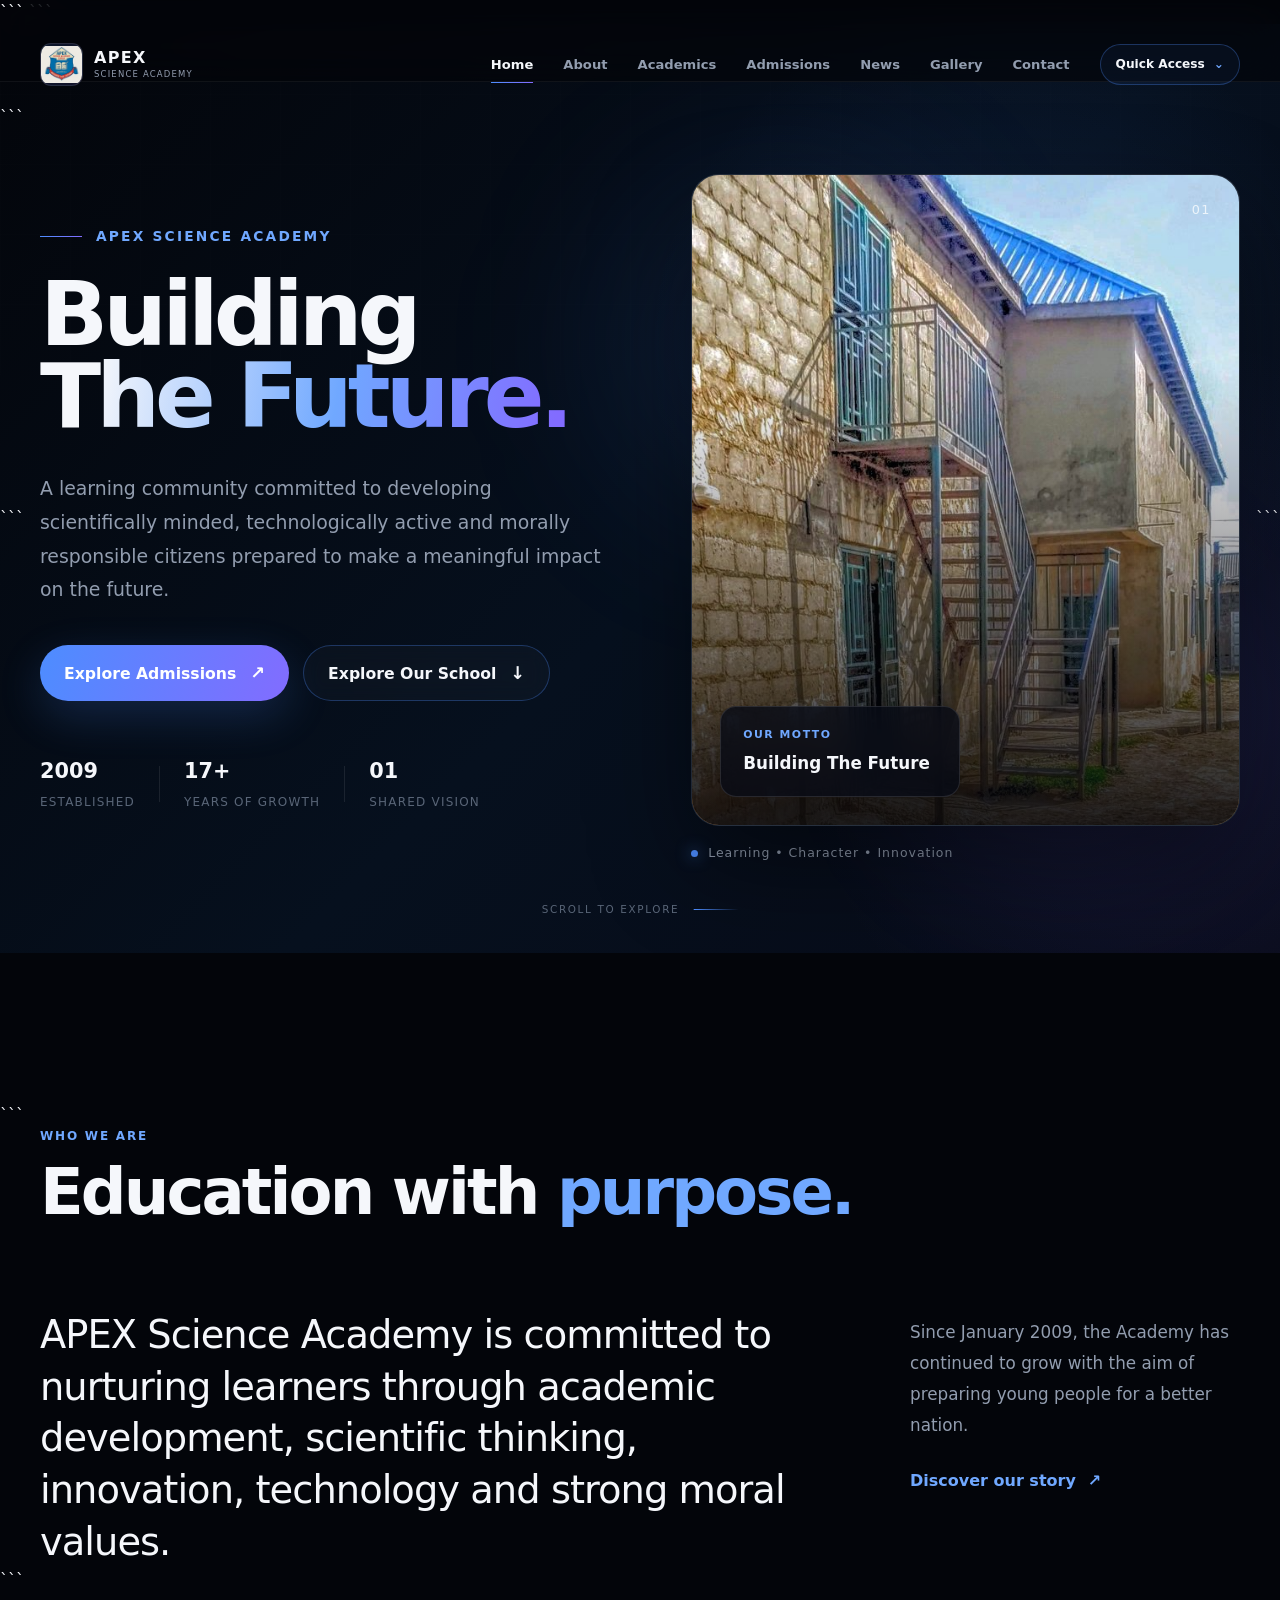
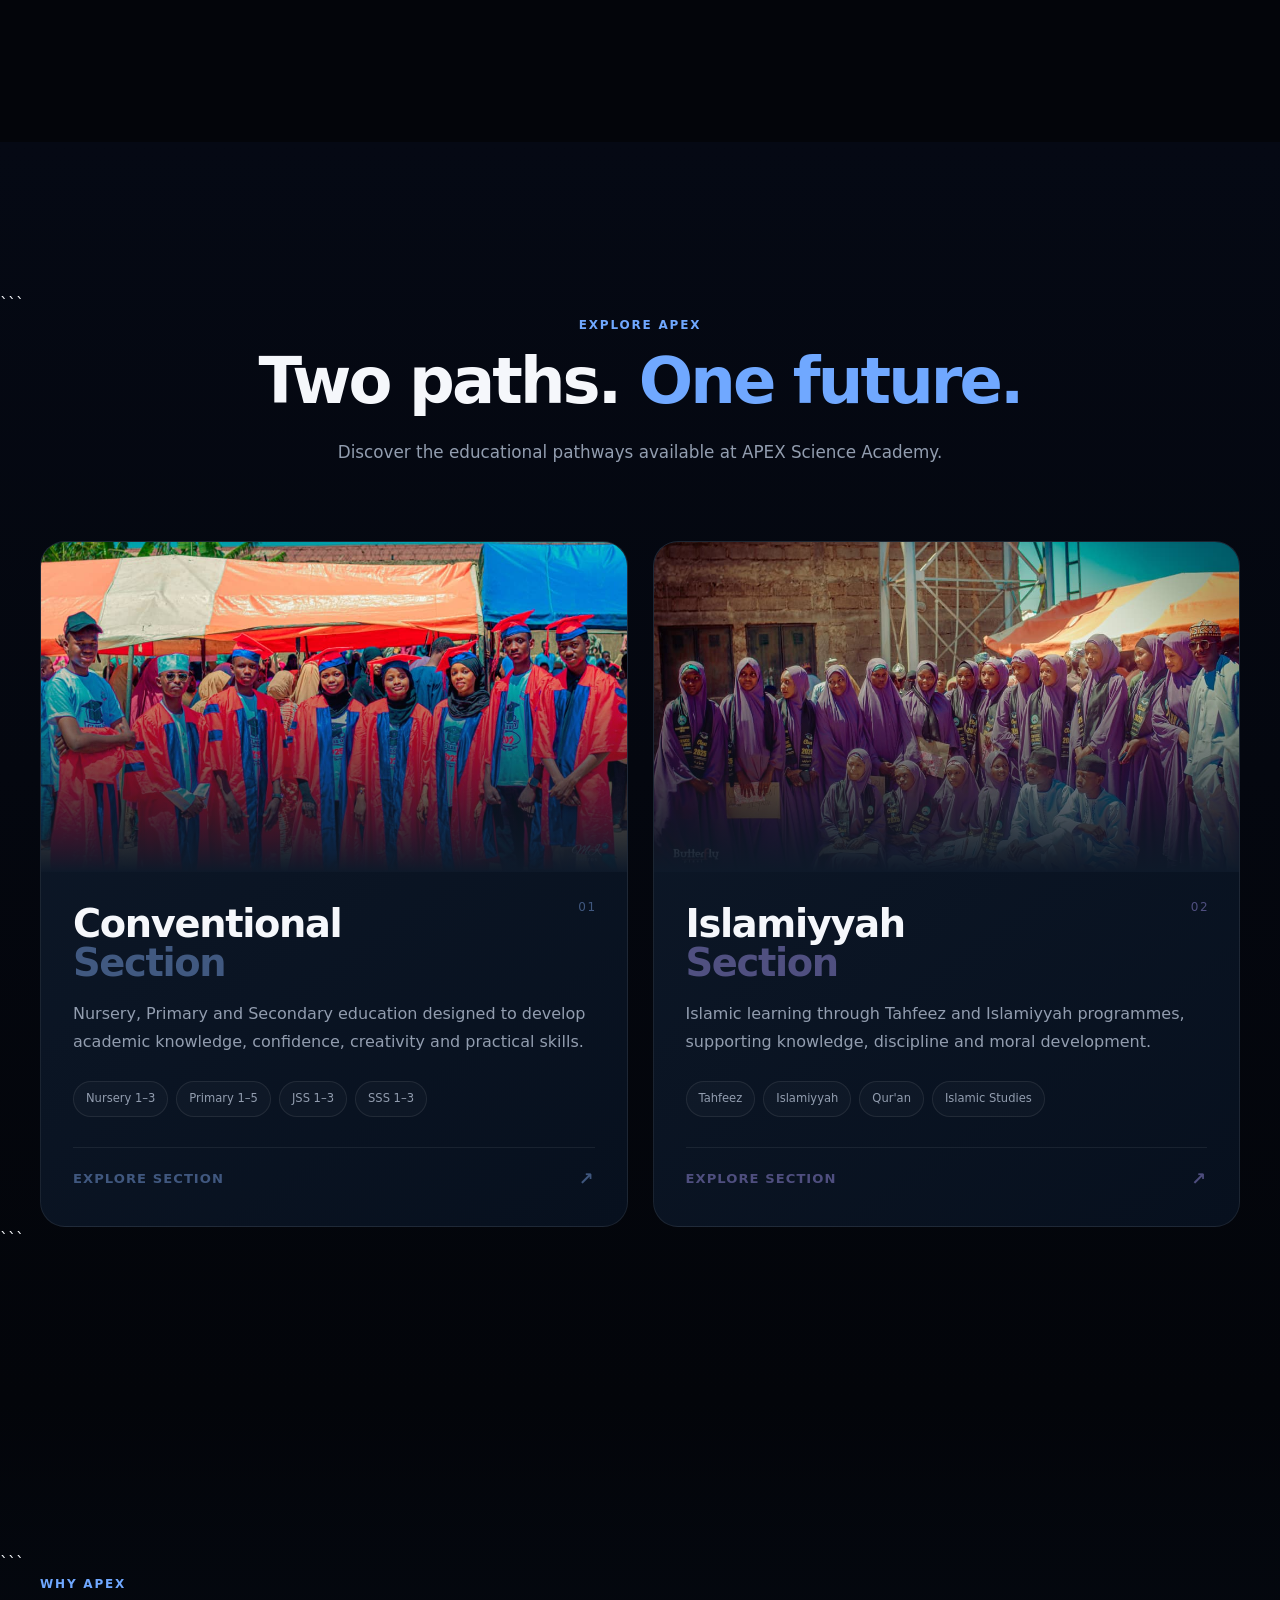
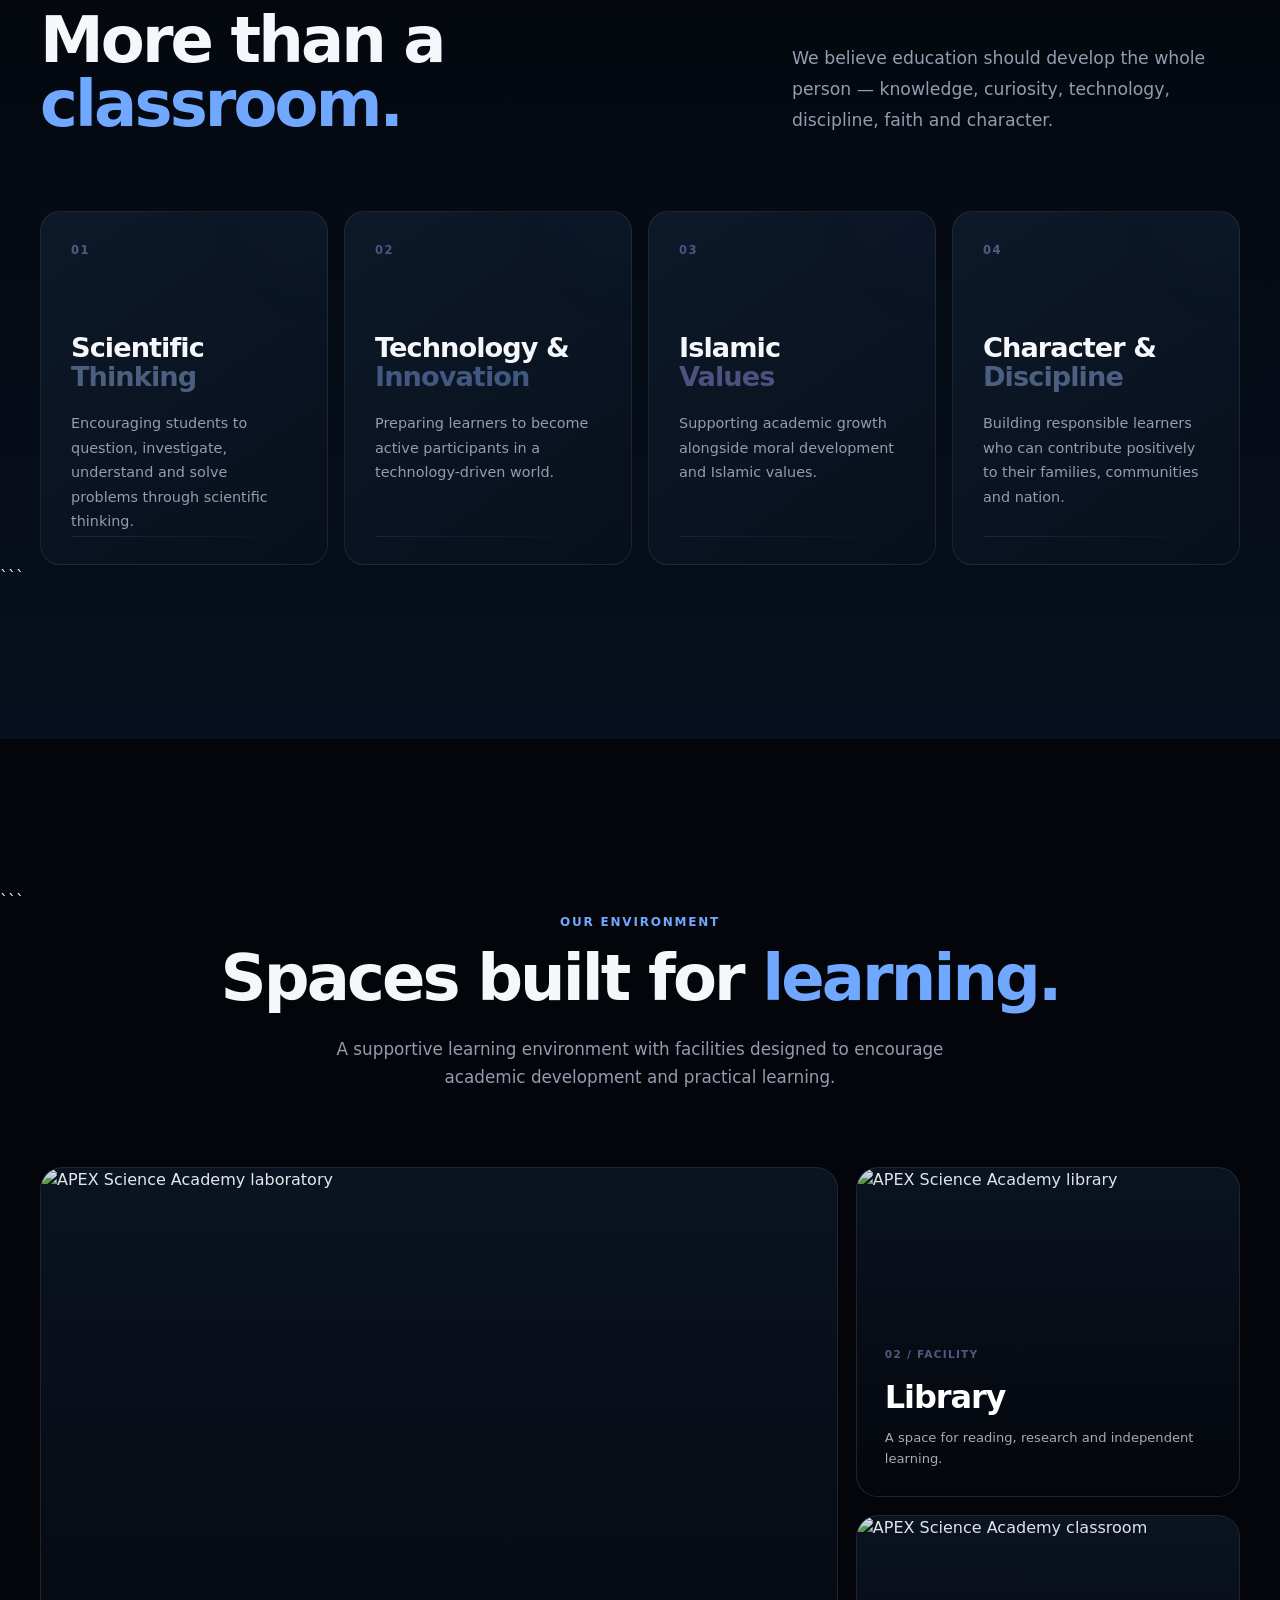
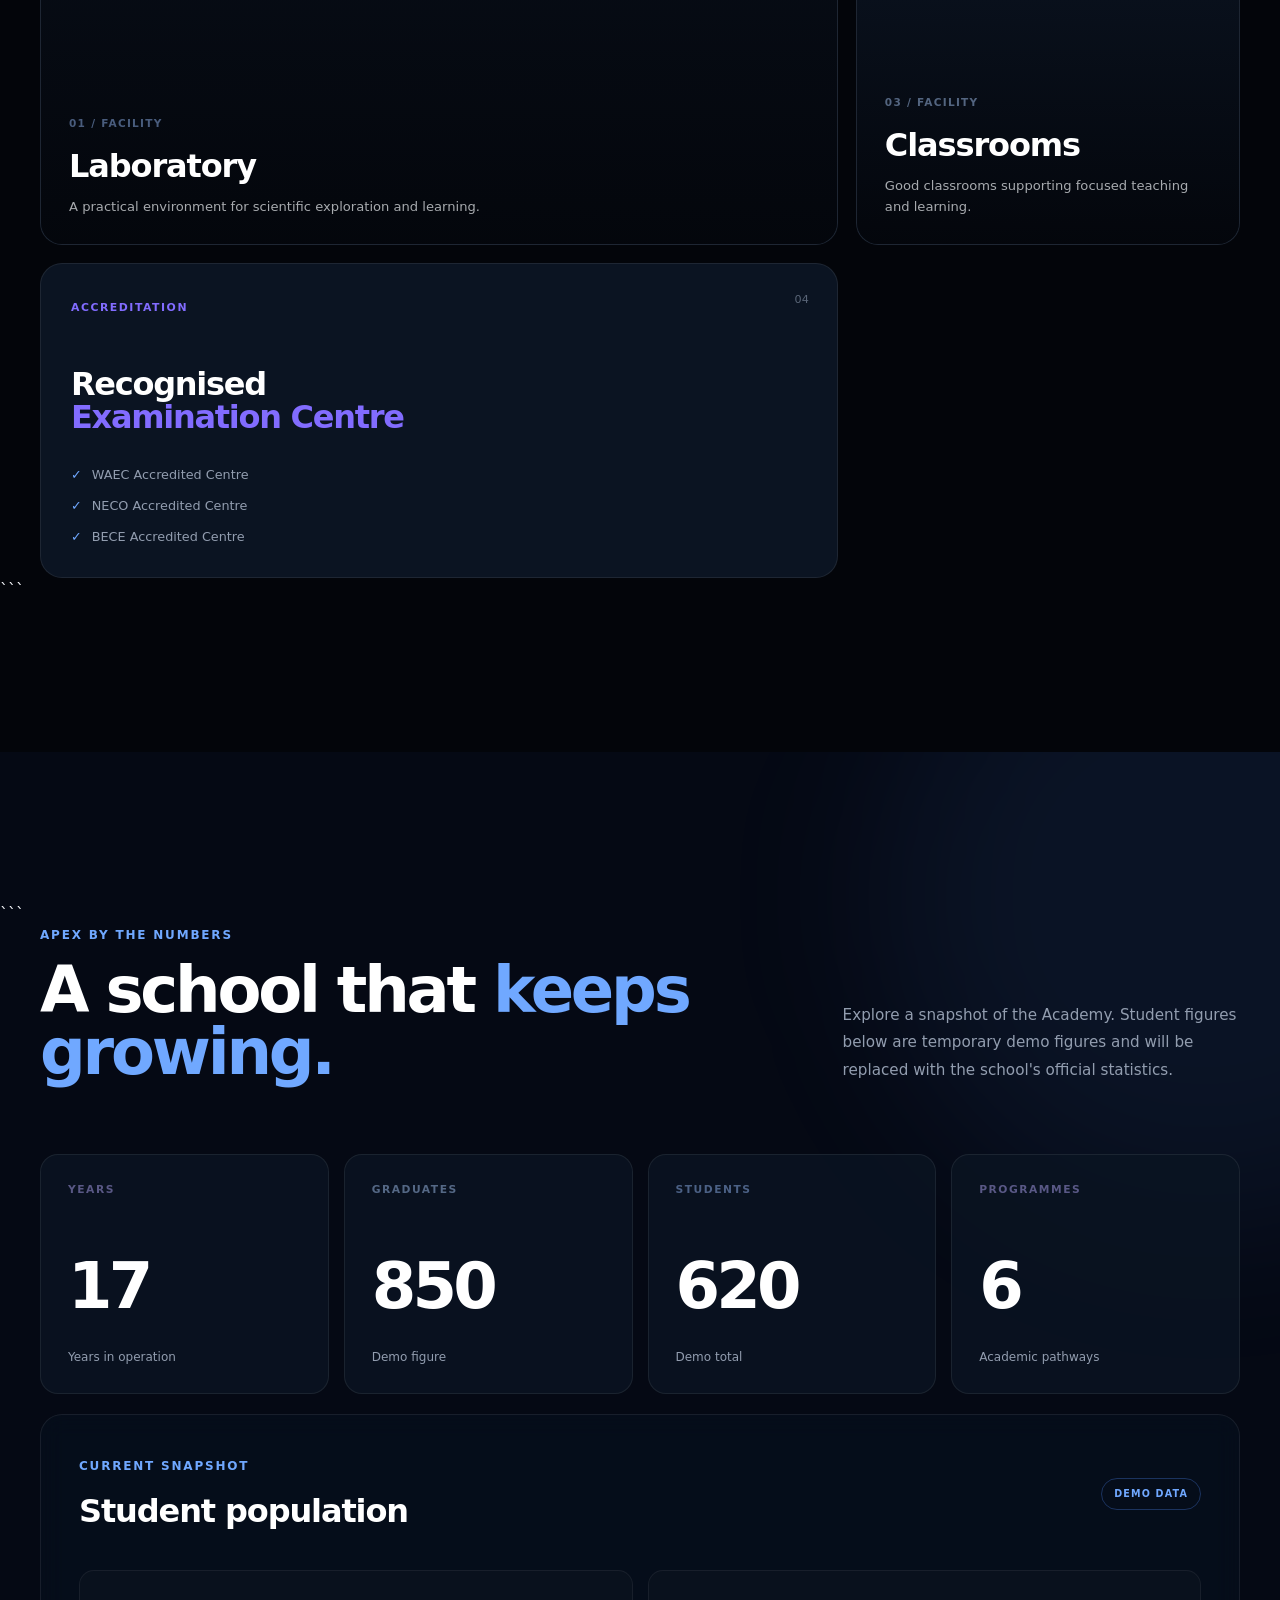
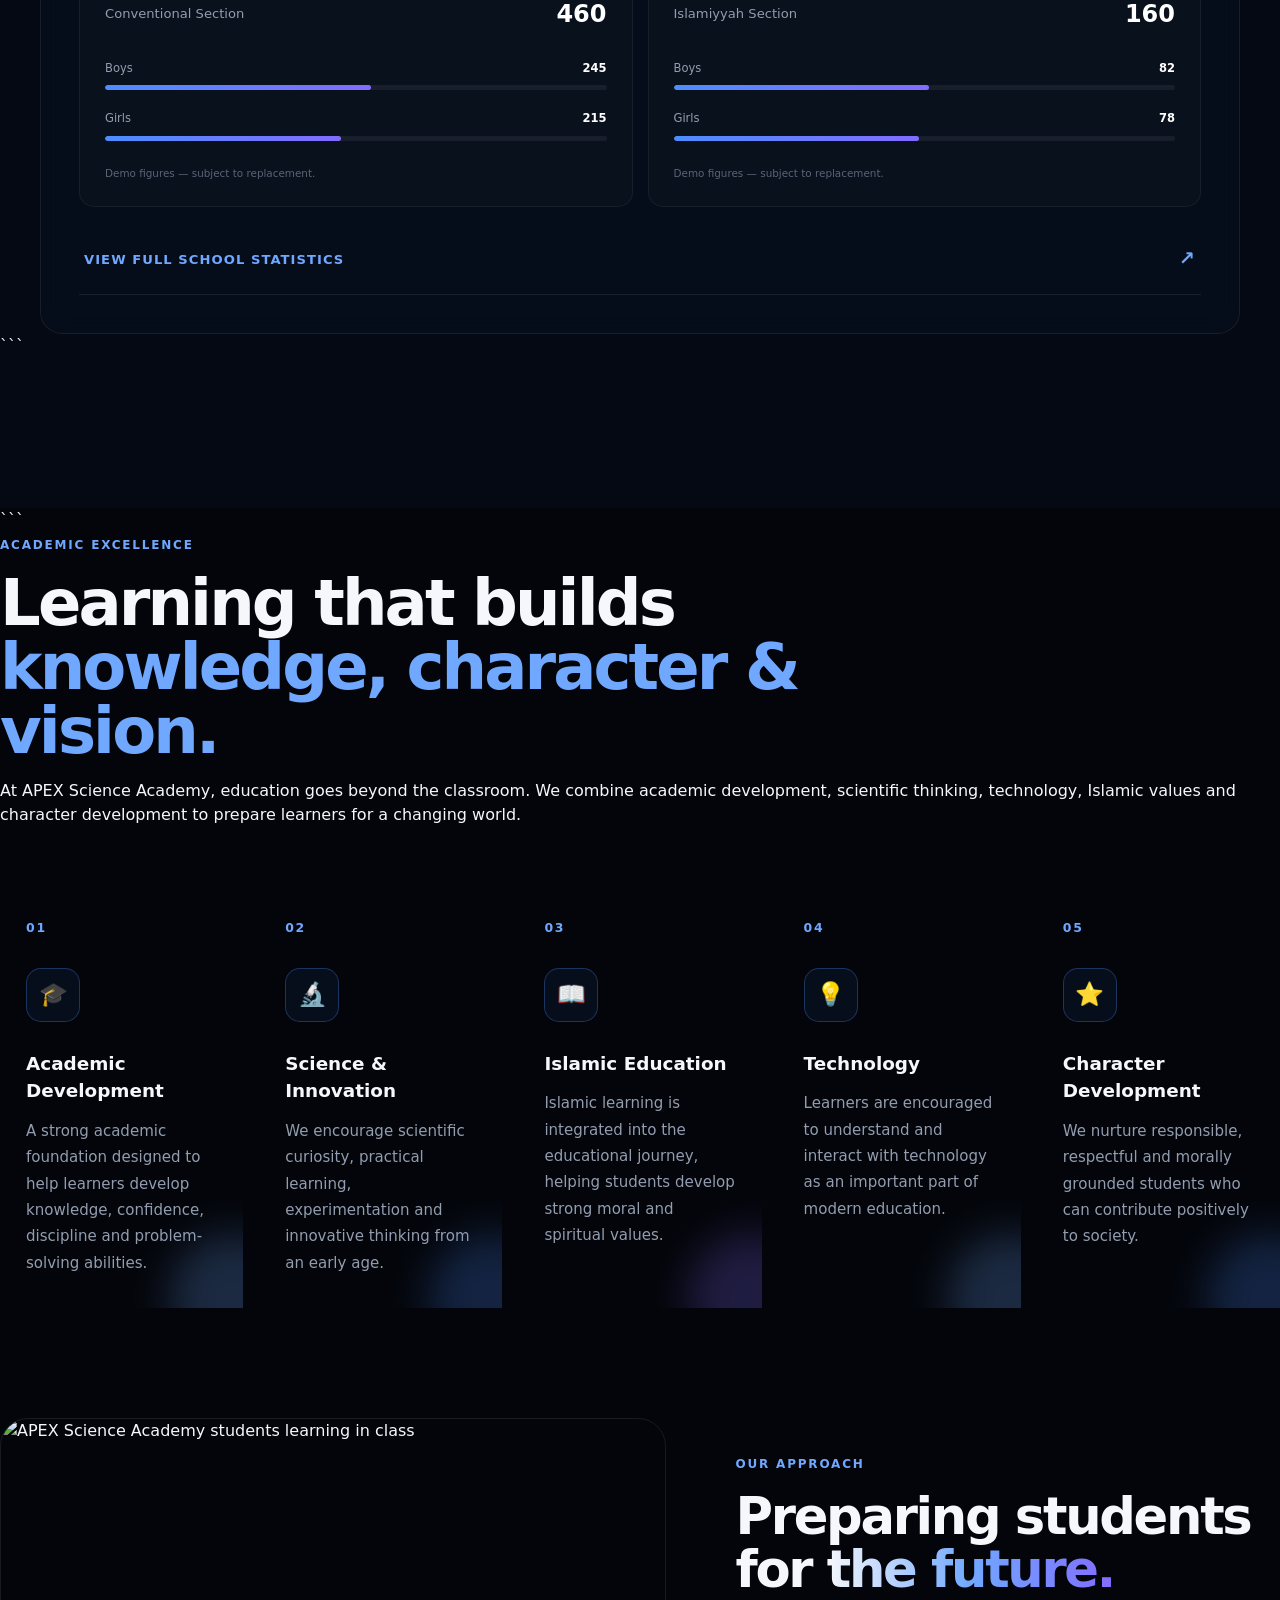
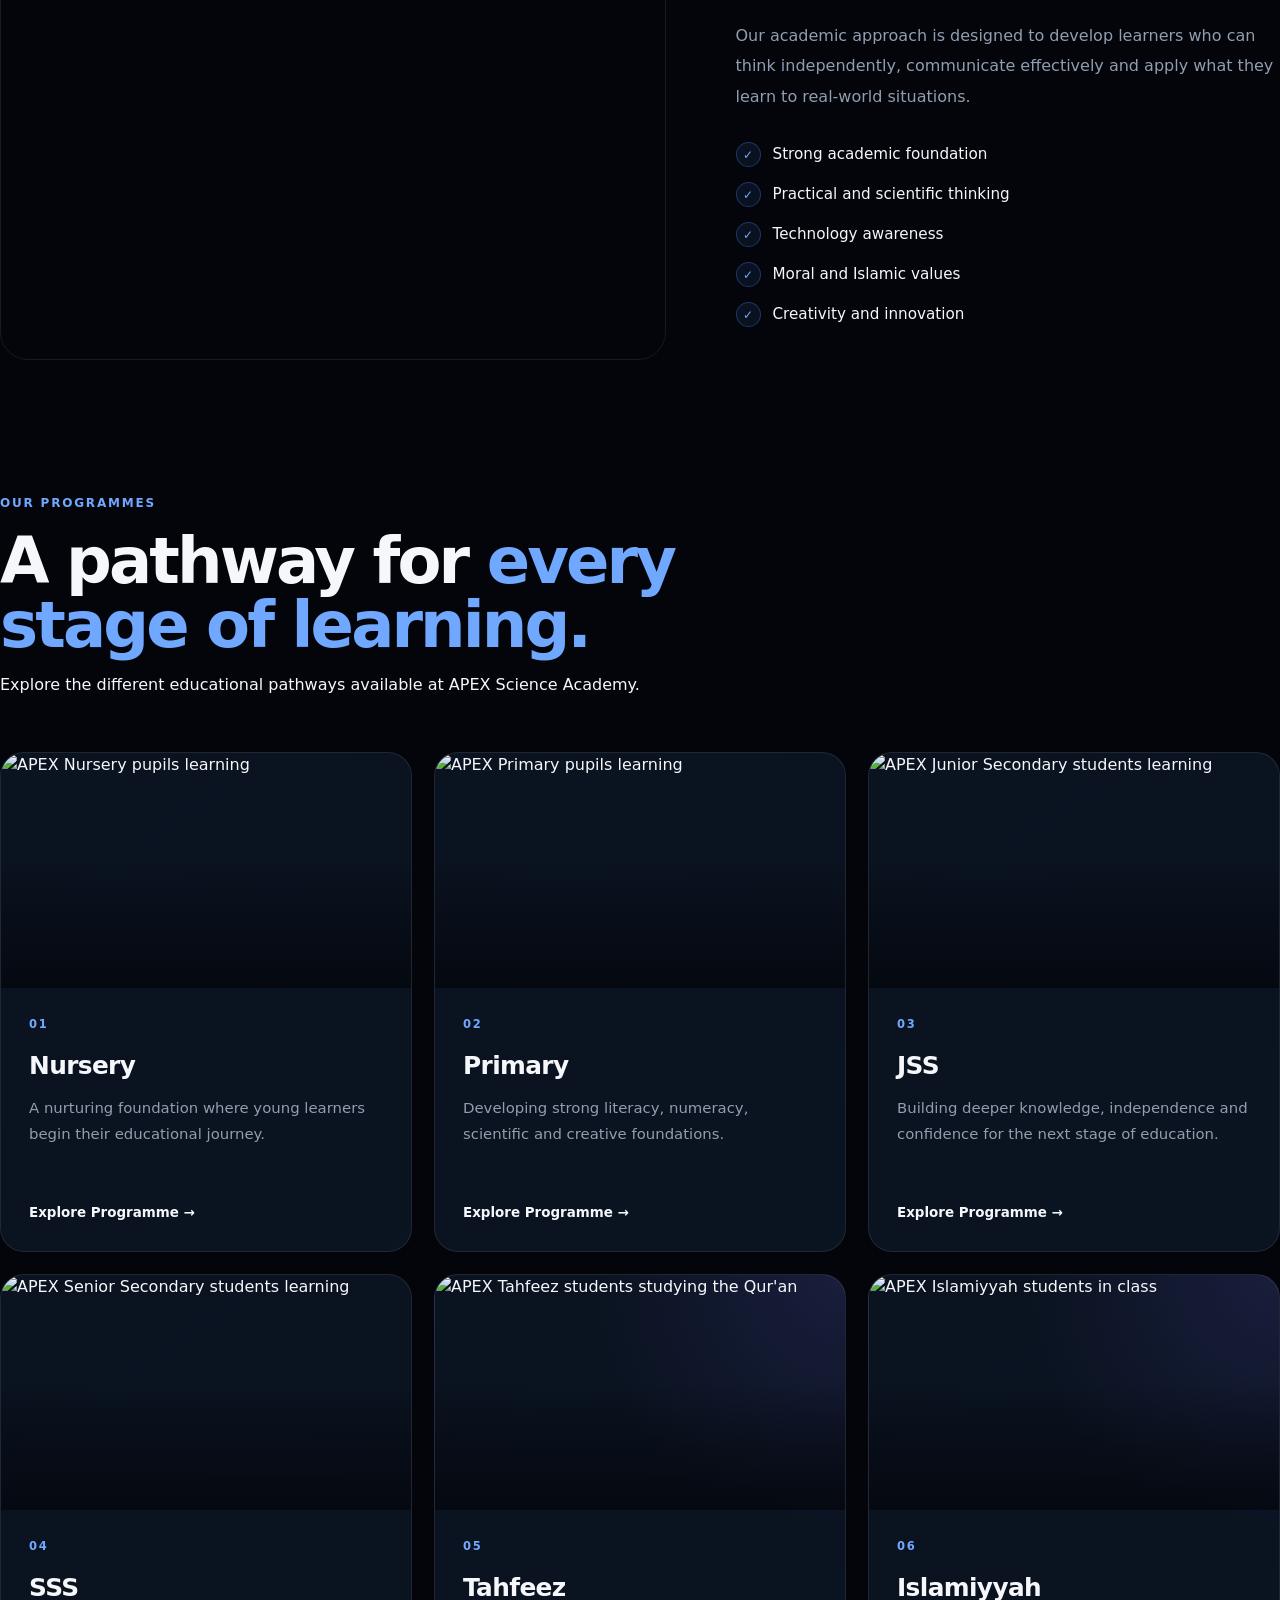
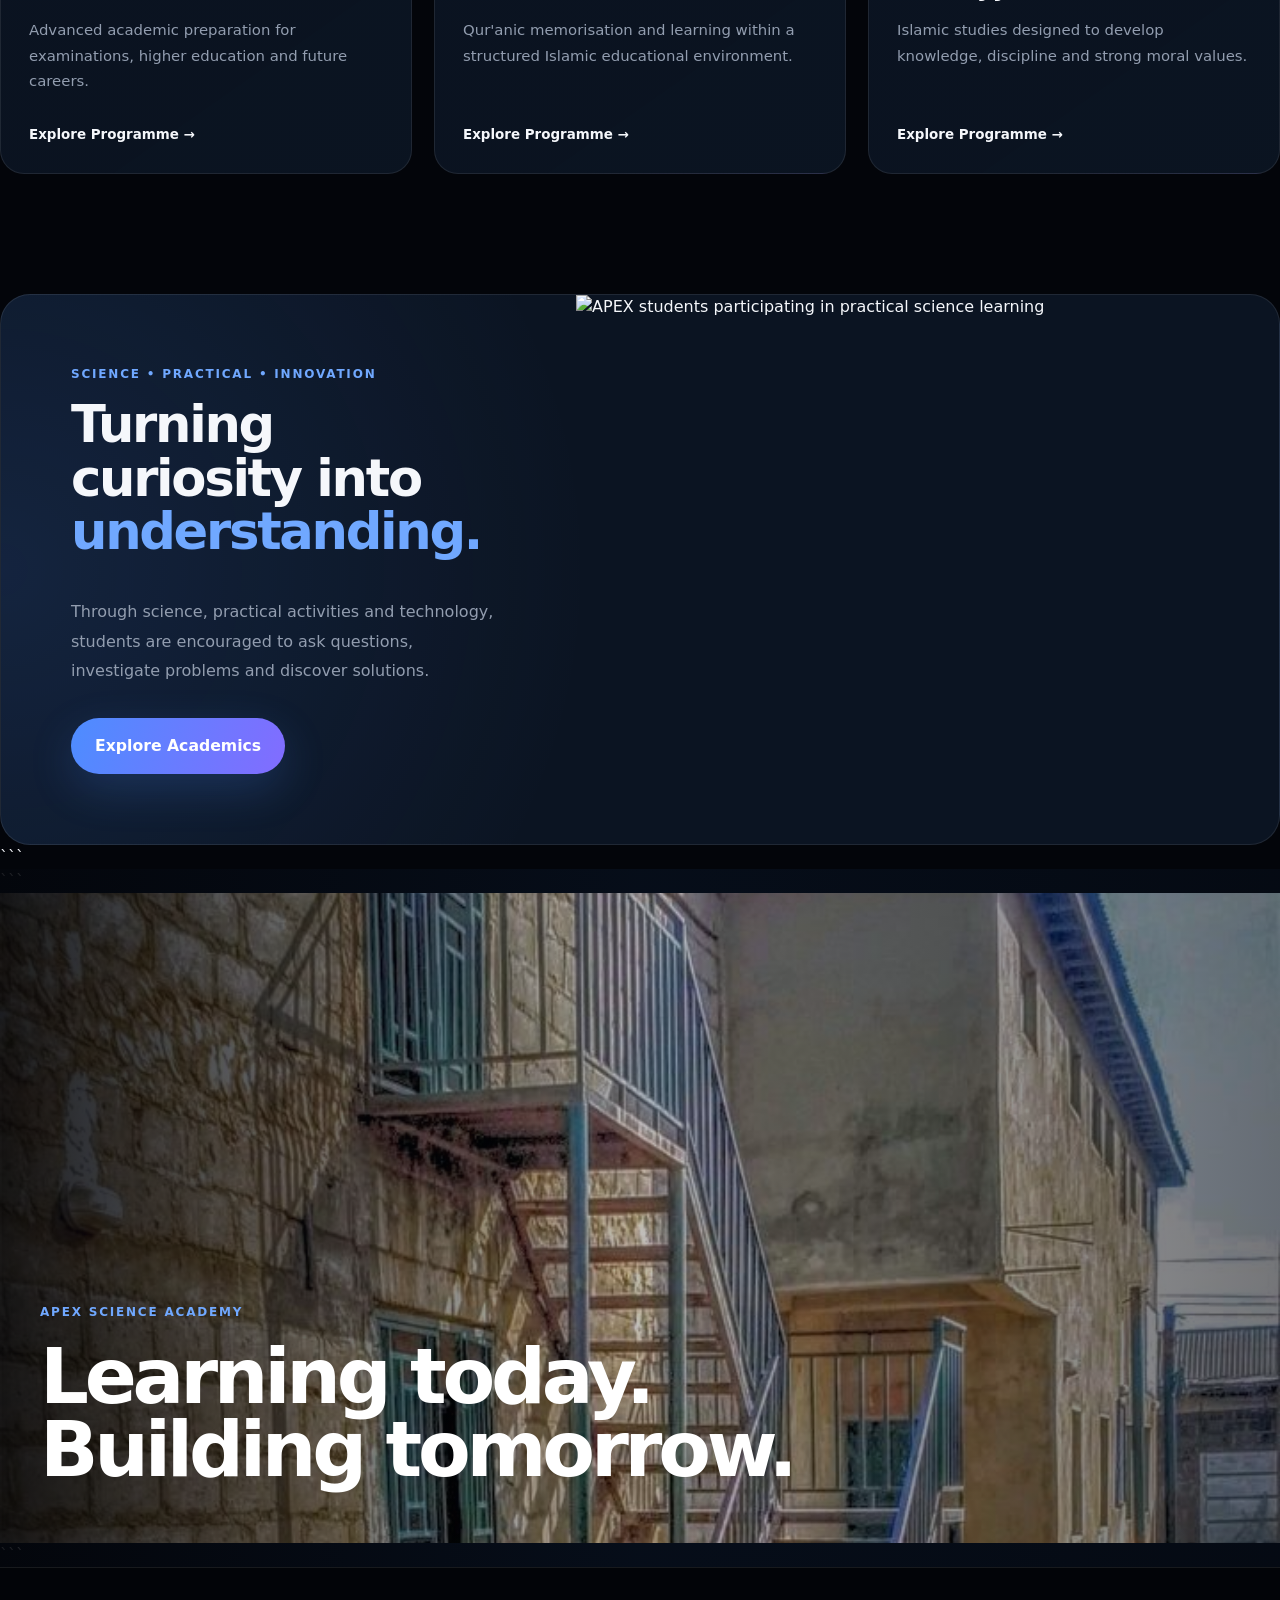
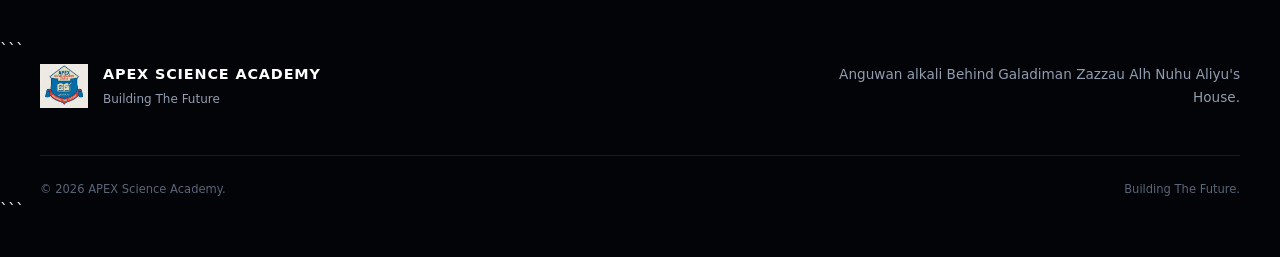
==== index.html @ 2d8fc541 "Add files via upload" ====
<!DOCTYPE html>

<html lang="en">
<head>

```
<meta charset="UTF-8">

<meta
    name="viewport"
    content="width=device-width, initial-scale=1.0"
>

<meta
    name="description"
    content="APEX Science Academy — Building The Future."
>

<meta
    name="theme-color"
    content="#03050a"
>

<title>APEX Science Academy | Building The Future</title>

<link rel="stylesheet" href="css/style.css">
<link rel="stylesheet" href="css/responsive.css">
<link rel="stylesheet" href="css/animations.css">
```

</head>

<body>

<!-- =========================================================
     PAGE LOADER
========================================================= -->

<div class="page-loader" id="pageLoader">

```
<div class="loader-ring"></div>

<span>APEX</span>
```

</div>

<!-- =========================================================
     HEADER
========================================================= -->

<header class="site-header" id="siteHeader">

```
<div class="header-inner">


    <!-- SCHOOL LOGO
         Replace with:
         images/school-logo.png
    -->

    <a href="index.html" class="brand">

        <div class="brand-logo">

            <img
                src="images/school-logo.png"
                alt="APEX Science Academy logo"
            >

        </div>


        <div class="brand-text">

            <strong>APEX</strong>

            <span>SCIENCE ACADEMY</span>

        </div>

    </a>



    <!-- DESKTOP NAVIGATION -->

    <nav class="desktop-nav" aria-label="Main navigation">

        <a href="index.html" class="active">
            Home
        </a>

        <a href="about.html">
            About
        </a>

        <a href="academics.html">
            Academics
        </a>

        <a href="admissions.html">
            Admissions
        </a>

        <!-- NEWS -->

        <a href="news.html">
            News
        </a>

        <a href="gallery.html">
            Gallery
        </a>

        <a href="contact.html">
            Contact
        </a>

    </nav>



    <!-- QUICK ACCESS -->

    <div class="quick-access">

        <button
            class="quick-access-btn"
            id="quickAccessBtn"
            aria-expanded="false"
            type="button"
        >

            Quick Access

            <span>⌄</span>

        </button>


        <div class="quick-menu" id="quickMenu">

            <a href="admissions.html">
                <span>01</span>
                Admission
            </a>

            <a href="#">
                <span>02</span>
                Student Portal
            </a>

            <a href="#">
                <span>03</span>
                CBT
            </a>

            <a href="#">
                <span>04</span>
                Results
            </a>

            <a href="#">
                <span>05</span>
                Library
            </a>

        </div>

    </div>



    <!-- MOBILE MENU -->

    <button
        class="mobile-menu-btn"
        id="mobileMenuBtn"
        aria-label="Open navigation menu"
        aria-expanded="false"
        type="button"
    >

        <span></span>
        <span></span>
        <span></span>

    </button>

</div>



<!-- MOBILE NAV -->

<div class="mobile-nav" id="mobileNav">

    <a href="index.html" class="active">Home</a>
    <a href="about.html">About</a>
    <a href="academics.html">Academics</a>
    <a href="admissions.html">Admissions</a>

    <!-- NEWS -->

    <a href="news.html">News</a>

    <a href="gallery.html">Gallery</a>
    <a href="contact.html">Contact</a>

    <div class="mobile-nav-divider"></div>

    <a href="admissions.html">Admission</a>
    <a href="#">Student Portal</a>
    <a href="#">CBT</a>
    <a href="#">Results</a>
    <a href="#">Library</a>

</div>
```

</header>

<main>

<!-- =========================================================
     HERO
========================================================= -->

<section class="hero-section">

```
<div class="hero-grid"></div>

<div class="hero-glow hero-glow-blue"></div>

<div class="hero-glow hero-glow-violet"></div>


<div class="hero-container">


    <div class="hero-content reveal">

        <div class="hero-eyebrow">

            <span class="eyebrow-line"></span>

            APEX SCIENCE ACADEMY

        </div>


        <h1>

            Building

            <span>The Future.</span>

        </h1>


        <p class="hero-description">

            A learning community committed to developing
            scientifically minded, technologically active
            and morally responsible citizens prepared to
            make a meaningful impact on the future.

        </p>


        <div class="hero-actions">

            <a
                href="admissions.html"
                class="btn btn-primary"
            >
                Explore Admissions
                <span>↗</span>
            </a>


            <a
                href="#pathways"
                class="btn btn-secondary"
            >
                Explore Our School
                <span>↓</span>
            </a>

        </div>


        <div class="hero-meta">

            <div class="hero-meta-item">

                <strong>2009</strong>

                <span>Established</span>

            </div>


            <div class="hero-meta-divider"></div>


            <div class="hero-meta-item">

                <strong id="yearsOperating">
                    17+
                </strong>

                <span>Years of Growth</span>

            </div>


            <div class="hero-meta-divider"></div>


            <div class="hero-meta-item">

                <strong>01</strong>

                <span>Shared Vision</span>

            </div>

        </div>

    </div>



    <!-- HERO IMAGE -->

    <div class="hero-visual reveal reveal-delay-1">

        <div class="hero-image-frame">


            <!--
                HERO SCHOOL IMAGE

                Use a high-quality photograph of the
                APEX Science Academy campus.

                Suggested filename:
                images/hero-school.jpg
            -->

            <img
                src="images/hero-school.jpg"
                alt="APEX Science Academy campus"
                class="hero-school-image"
            >


            <div class="hero-image-overlay"></div>


            <div class="hero-floating-card">

                <span class="floating-label">
                    OUR MOTTO
                </span>

                <strong>
                    Building The Future
                </strong>

            </div>


            <div class="hero-number">
                01
            </div>

        </div>


        <div class="hero-visual-caption">

            <span class="caption-dot"></span>

            <span>
                Learning • Character • Innovation
            </span>

        </div>

    </div>

</div>


<a
    href="#introduction"
    class="hero-scroll"
    aria-label="Scroll to introduction"
>

    <span>SCROLL TO EXPLORE</span>

    <div class="scroll-line"></div>

</a>
```

</section>

<!-- =========================================================
     INTRODUCTION
========================================================= -->

<section
    class="intro-section section-dark"
    id="introduction"
>

```
<div class="section-container">


    <div class="section-heading reveal">

        <div class="section-kicker">
            WHO WE ARE
        </div>

        <h2>
            Education with
            <span>purpose.</span>
        </h2>

    </div>


    <div class="intro-layout">


        <div class="intro-large-text reveal">

            <p>
                APEX Science Academy is committed to
                nurturing learners through academic
                development, scientific thinking,
                innovation, technology and strong moral
                values.
            </p>

        </div>


        <div class="intro-side reveal reveal-delay-1">

            <p>
                Since January 2009, the Academy has
                continued to grow with the aim of preparing
                young people for a better nation.
            </p>


            <a
                href="about.html"
                class="text-link"
            >
                Discover our story
                <span>↗</span>
            </a>

        </div>

    </div>

</div>
```

</section>

<!-- =========================================================
     EDUCATIONAL PATHWAYS
========================================================= -->

<section
    class="pathways-section"
    id="pathways"
>

```
<div class="section-container">


    <div class="section-heading centered reveal">

        <div class="section-kicker">
            EXPLORE APEX
        </div>

        <h2>
            Two paths.
            <span>One future.</span>
        </h2>

        <p>
            Discover the educational pathways available
            at APEX Science Academy.
        </p>

    </div>



    <div class="pathways-grid">


        <!-- CONVENTIONAL -->

        <a
            href="conventional.html"
            class="pathway-card dynamic-card reveal"
            data-accent="blue"
        >


            <!--
                CONVENTIONAL SECTION IMAGE

                Show students from Nursery, Primary
                or Secondary section.

                Suggested filename:
                images/conventional-section.jpg
            -->

            <div class="pathway-image">

                <img
                    src="images/conventional-section.jpg"
                    alt="APEX Science Academy conventional section"
                    loading="lazy"
                >

                <div class="pathway-image-overlay"></div>

            </div>


            <div class="pathway-content">

                <div class="pathway-number">
                    01
                </div>

                <h3>
                    Conventional
                    <span>Section</span>
                </h3>

                <p>
                    Nursery, Primary and Secondary
                    education designed to develop
                    academic knowledge, confidence,
                    creativity and practical skills.
                </p>


                <div class="pathway-levels">

                    <span>Nursery 1–3</span>
                    <span>Primary 1–5</span>
                    <span>JSS 1–3</span>
                    <span>SSS 1–3</span>

                </div>


                <div class="pathway-link">

                    Explore Section

                    <span>↗</span>

                </div>

            </div>

        </a>



        <!-- ISLAMIYYAH -->

        <a
            href="islamiyyah.html"
            class="pathway-card dynamic-card reveal reveal-delay-1"
            data-accent="violet"
        >


            <!--
                ISLAMIYYAH SECTION IMAGE

                Show students during Islamiyyah/Tahfeez
                learning activities.

                Suggested filename:
                images/islamiyyah-section.jpg
            -->

            <div class="pathway-image">

                <img
                    src="images/islamiyyah-section.jpg"
                    alt="APEX Science Academy Islamiyyah section"
                    loading="lazy"
                >

                <div class="pathway-image-overlay"></div>

            </div>


            <div class="pathway-content">

                <div class="pathway-number">
                    02
                </div>

                <h3>
                    Islamiyyah
                    <span>Section</span>
                </h3>

                <p>
                    Islamic learning through Tahfeez and
                    Islamiyyah programmes, supporting
                    knowledge, discipline and moral
                    development.
                </p>


                <div class="pathway-levels">

                    <span>Tahfeez</span>
                    <span>Islamiyyah</span>
                    <span>Qur'an</span>
                    <span>Islamic Studies</span>

                </div>


                <div class="pathway-link">

                    Explore Section

                    <span>↗</span>

                </div>

            </div>

        </a>

    </div>

</div>
```

</section>

<!-- =========================================================
     WHY CHOOSE APEX
========================================================= -->

<section class="why-section">

```
<div class="section-container">


    <div class="why-heading-grid">


        <div class="section-heading reveal">

            <div class="section-kicker">
                WHY APEX
            </div>

            <h2>
                More than a
                <span>classroom.</span>
            </h2>

        </div>


        <p class="why-intro reveal reveal-delay-1">

            We believe education should develop the
            whole person — knowledge, curiosity,
            technology, discipline, faith and character.

        </p>

    </div>



    <div class="why-grid">


        <!-- CARD 01 -->

        <article
            class="feature-card dynamic-card reveal"
            data-accent="blue"
        >

            <div class="feature-icon">
                01
            </div>

            <h3>
                Scientific
                <span>Thinking</span>
            </h3>

            <p>
                Encouraging students to question,
                investigate, understand and solve
                problems through scientific thinking.
            </p>

            <div class="feature-line"></div>

        </article>



        <!-- CARD 02 -->

        <article
            class="feature-card dynamic-card reveal reveal-delay-1"
            data-accent="violet"
        >

            <div class="feature-icon">
                02
            </div>

            <h3>
                Technology &
                <span>Innovation</span>
            </h3>

            <p>
                Preparing learners to become active
                participants in a technology-driven
                world.
            </p>

            <div class="feature-line"></div>

        </article>



        <!-- CARD 03 -->

        <article
            class="feature-card dynamic-card reveal reveal-delay-2"
            data-accent="blue"
        >

            <div class="feature-icon">
                03
            </div>

            <h3>
                Islamic
                <span>Values</span>
            </h3>

            <p>
                Supporting academic growth alongside
                moral development and Islamic values.
            </p>

            <div class="feature-line"></div>

        </article>



        <!-- CARD 04 -->

        <article
            class="feature-card dynamic-card reveal reveal-delay-3"
            data-accent="violet"
        >

            <div class="feature-icon">
                04
            </div>

            <h3>
                Character &
                <span>Discipline</span>
            </h3>

            <p>
                Building responsible learners who can
                contribute positively to their families,
                communities and nation.
            </p>

            <div class="feature-line"></div>

        </article>

    </div>

</div>
```

</section>

<!-- =========================================================
     FACILITIES
========================================================= -->

<section class="facilities-section">

```
<div class="section-container">


    <div class="section-heading centered reveal">

        <div class="section-kicker">
            OUR ENVIRONMENT
        </div>

        <h2>
            Spaces built for
            <span>learning.</span>
        </h2>

        <p>
            A supportive learning environment with
            facilities designed to encourage academic
            development and practical learning.
        </p>

    </div>



    <div class="facilities-grid">


        <!-- LABORATORY -->

        <article
            class="facility-card facility-large dynamic-card reveal"
            data-accent="blue"
        >


            <!--
                LABORATORY IMAGE

                Show the school's science laboratory.

                Suggested filename:
                images/facility-laboratory.jpg
            -->

            <div class="facility-image">

                <img
                    src="images/facility-laboratory.jpg"
                    alt="APEX Science Academy laboratory"
                    loading="lazy"
                >

            </div>


            <div class="facility-overlay"></div>


            <div class="facility-content">

                <span>
                    01 / FACILITY
                </span>

                <h3>
                    Laboratory
                </h3>

                <p>
                    A practical environment for scientific
                    exploration and learning.
                </p>

            </div>

        </article>



        <!-- LIBRARY -->

        <article
            class="facility-card dynamic-card reveal reveal-delay-1"
            data-accent="violet"
        >


            <!--
                LIBRARY IMAGE

                Show the school's library,
                bookshelves or students reading.

                Suggested filename:
                images/facility-library.jpg
            -->

            <div class="facility-image">

                <img
                    src="images/facility-library.jpg"
                    alt="APEX Science Academy library"
                    loading="lazy"
                >

            </div>


            <div class="facility-overlay"></div>


            <div class="facility-content">

                <span>
                    02 / FACILITY
                </span>

                <h3>
                    Library
                </h3>

                <p>
                    A space for reading, research and
                    independent learning.
                </p>

            </div>

        </article>



        <!-- CLASSROOMS -->

        <article
            class="facility-card dynamic-card reveal reveal-delay-2"
            data-accent="blue"
        >


            <!--
                CLASSROOM IMAGE

                Show a clean classroom with students
                learning.

                Suggested filename:
                images/facility-classrooms.jpg
            -->

            <div class="facility-image">

                <img
                    src="images/facility-classrooms.jpg"
                    alt="APEX Science Academy classroom"
                    loading="lazy"
                >

            </div>


            <div class="facility-overlay"></div>


            <div class="facility-content">

                <span>
                    03 / FACILITY
                </span>

                <h3>
                    Classrooms
                </h3>

                <p>
                    Good classrooms supporting focused
                    teaching and learning.
                </p>

            </div>

        </article>



        <!-- ACCREDITATION -->

        <article
            class="facility-card accreditation-card dynamic-card reveal reveal-delay-3"
            data-accent="violet"
        >

            <div class="accreditation-number">
                04
            </div>

            <span class="facility-small-label">
                ACCREDITATION
            </span>

            <h3>
                Recognised
                <span>Examination Centre</span>
            </h3>

            <div class="accreditation-list">

                <div>
                    <span>✓</span>
                    WAEC Accredited Centre
                </div>

                <div>
                    <span>✓</span>
                    NECO Accredited Centre
                </div>

                <div>
                    <span>✓</span>
                    BECE Accredited Centre
                </div>

            </div>

        </article>

    </div>

</div>
```

</section>

<!-- =========================================================
     SCHOOL STATISTICS
========================================================= -->

<section class="statistics-section">

```
<div class="statistics-bg"></div>


<div class="section-container">


    <div class="statistics-heading reveal">

        <div>

            <div class="section-kicker">
                APEX BY THE NUMBERS
            </div>

            <h2>
                A school that
                <span>keeps growing.</span>
            </h2>

        </div>


        <p>
            Explore a snapshot of the Academy.
            Student figures below are temporary demo
            figures and will be replaced with the
            school's official statistics.
        </p>

    </div>



    <!--
        IMPORTANT:

        ALL NUMBERS BELOW ARE DEMO / PLACEHOLDER VALUES.

        Replace them with official school statistics
        when the real numbers are available.
    -->


    <div class="stats-grid">


        <!-- YEARS -->

        <div class="stat-card dynamic-card reveal">

            <span class="stat-label">
                YEARS
            </span>

            <strong
                class="stat-number"
                data-count="17"
            >
                0
            </strong>

            <span class="stat-description">
                Years in operation
            </span>

        </div>



        <!-- GRADUATES -->

        <div class="stat-card dynamic-card reveal reveal-delay-1">

            <span class="stat-label">
                GRADUATES
            </span>

            <strong
                class="stat-number"
                data-count="850"
            >
                0
            </strong>

            <span class="stat-description">
                Demo figure
            </span>

        </div>



        <!-- STUDENTS -->

        <div class="stat-card dynamic-card reveal reveal-delay-2">

            <span class="stat-label">
                STUDENTS
            </span>

            <strong
                class="stat-number"
                data-count="620"
            >
                0
            </strong>

            <span class="stat-description">
                Demo total
            </span>

        </div>



        <!-- PROGRAMMES -->

        <div class="stat-card dynamic-card reveal reveal-delay-3">

            <span class="stat-label">
                PROGRAMMES
            </span>

            <strong
                class="stat-number"
                data-count="6"
            >
                0
            </strong>

            <span class="stat-description">
                Academic pathways
            </span>

        </div>

    </div>



    <!-- SECTION BREAKDOWN -->

    <div class="statistics-breakdown">


        <div class="breakdown-header reveal">

            <div>

                <span class="section-kicker">
                    CURRENT SNAPSHOT
                </span>

                <h3>
                    Student population
                </h3>

            </div>


            <span class="demo-badge">
                DEMO DATA
            </span>

        </div>



        <div class="breakdown-grid">


            <!-- CONVENTIONAL -->

            <div class="breakdown-card reveal">

                <div class="breakdown-top">

                    <span>
                        Conventional Section
                    </span>

                    <strong>
                        460
                    </strong>

                </div>


                <div class="gender-bars">

                    <div class="gender-row">

                        <div class="gender-label">
                            <span>Boys</span>
                            <strong>245</strong>
                        </div>

                        <div class="gender-track">
                            <span
                                style="width: 53%"
                            ></span>
                        </div>

                    </div>


                    <div class="gender-row">

                        <div class="gender-label">
                            <span>Girls</span>
                            <strong>215</strong>
                        </div>

                        <div class="gender-track">
                            <span
                                style="width: 47%"
                            ></span>
                        </div>

                    </div>

                </div>


                <div class="breakdown-note">
                    Demo figures — subject to replacement.
                </div>

            </div>



            <!-- ISLAMIYYAH -->

            <div class="breakdown-card reveal reveal-delay-1">

                <div class="breakdown-top">

                    <span>
                        Islamiyyah Section
                    </span>

                    <strong>
                        160
                    </strong>

                </div>


                <div class="gender-bars">

                    <div class="gender-row">

                        <div class="gender-label">
                            <span>Boys</span>
                            <strong>82</strong>
                        </div>

                        <div class="gender-track">
                            <span
                                style="width: 51%"
                            ></span>
                        </div>

                    </div>


                    <div class="gender-row">

                        <div class="gender-label">
                            <span>Girls</span>
                            <strong>78</strong>
                        </div>

                        <div class="gender-track">
                            <span
                                style="width: 49%"
                            ></span>
                        </div>

                    </div>

                </div>


                <div class="breakdown-note">
                    Demo figures — subject to replacement.
                </div>

            </div>

        </div>



        <!-- FULL STATISTICS -->

        <a
            href="statistics.html"
            class="statistics-link reveal"
        >

            <span>
                View full school statistics
            </span>

            <strong>
                ↗
            </strong>

        </a>

    </div>

</div>
```

</section>

<!-- =========================================================
     STEP 4 — ACADEMIC EXCELLENCE
========================================================= -->

<section
    class="academic-excellence section"
    id="academic-excellence"
>

```
<!-- =====================================================
     INTRODUCTION
===================================================== -->

<div class="section-heading reveal">

    <span class="section-kicker">
        ACADEMIC EXCELLENCE
    </span>

    <h2>
        Learning that builds
        <span>knowledge, character & vision.</span>
    </h2>

    <p>
        At APEX Science Academy, education goes beyond
        the classroom. We combine academic development,
        scientific thinking, technology, Islamic values
        and character development to prepare learners
        for a changing world.
    </p>

</div>



<!-- =====================================================
     ACADEMIC PILLARS
===================================================== -->

<div class="academic-pillars">


    <!-- PILLAR 01 -->

    <article
        class="academic-pillar dynamic-card reveal"
        data-accent="blue"
    >

        <div class="pillar-number">
            01
        </div>

        <div class="pillar-icon">
            🎓
        </div>

        <h3>
            Academic Development
        </h3>

        <p>
            A strong academic foundation designed to help
            learners develop knowledge, confidence,
            discipline and problem-solving abilities.
        </p>

    </article>



    <!-- PILLAR 02 -->

    <article
        class="academic-pillar dynamic-card reveal reveal-delay-1"
        data-accent="violet"
    >

        <div class="pillar-number">
            02
        </div>

        <div class="pillar-icon">
            🔬
        </div>

        <h3>
            Science & Innovation
        </h3>

        <p>
            We encourage scientific curiosity, practical
            learning, experimentation and innovative
            thinking from an early age.
        </p>

    </article>



    <!-- PILLAR 03 -->

    <article
        class="academic-pillar dynamic-card reveal reveal-delay-2"
        data-accent="blue"
    >

        <div class="pillar-number">
            03
        </div>

        <div class="pillar-icon">
            📖
        </div>

        <h3>
            Islamic Education
        </h3>

        <p>
            Islamic learning is integrated into the
            educational journey, helping students develop
            strong moral and spiritual values.
        </p>

    </article>



    <!-- PILLAR 04 -->

    <article
        class="academic-pillar dynamic-card reveal reveal-delay-3"
        data-accent="violet"
    >

        <div class="pillar-number">
            04
        </div>

        <div class="pillar-icon">
            💡
        </div>

        <h3>
            Technology
        </h3>

        <p>
            Learners are encouraged to understand and
            interact with technology as an important
            part of modern education.
        </p>

    </article>



    <!-- PILLAR 05 -->

    <article
        class="academic-pillar dynamic-card reveal"
        data-accent="blue"
    >

        <div class="pillar-number">
            05
        </div>

        <div class="pillar-icon">
            ⭐
        </div>

        <h3>
            Character Development
        </h3>

        <p>
            We nurture responsible, respectful and
            morally grounded students who can contribute
            positively to society.
        </p>

    </article>

</div>



<!-- =====================================================
     ACADEMIC FEATURE
===================================================== -->

<div class="academic-feature reveal">


    <div class="academic-feature-image">

        <!--
            ACADEMIC CLASSROOM IMAGE

            Show:
            APEX students learning inside a classroom.

            Suggested filename:
            images/academic-classroom.jpg

            Type:
            JPG / WebP

            Alt:
            APEX Science Academy students learning in class.
        -->

        <img
            src="images/academic-classroom.jpg"
            alt="APEX Science Academy students learning in class"
            loading="lazy"
        >

    </div>



    <div class="academic-feature-content">

        <span class="section-kicker">
            OUR APPROACH
        </span>

        <h3>
            Preparing students for
            <span>the future.</span>
        </h3>

        <p>
            Our academic approach is designed to develop
            learners who can think independently,
            communicate effectively and apply what they
            learn to real-world situations.
        </p>


        <div class="academic-feature-points">

            <div>
                <span>✓</span>
                Strong academic foundation
            </div>

            <div>
                <span>✓</span>
                Practical and scientific thinking
            </div>

            <div>
                <span>✓</span>
                Technology awareness
            </div>

            <div>
                <span>✓</span>
                Moral and Islamic values
            </div>

            <div>
                <span>✓</span>
                Creativity and innovation
            </div>

        </div>

    </div>

</div>



<!-- =====================================================
     OUR PROGRAMMES
===================================================== -->

<div class="programmes-wrapper">


    <div class="section-heading programmes-heading reveal">

        <span class="section-kicker">
            OUR PROGRAMMES
        </span>

        <h2>
            A pathway for
            <span>every stage of learning.</span>
        </h2>

        <p>
            Explore the different educational pathways
            available at APEX Science Academy.
        </p>

    </div>



    <div class="programmes-grid">


        <!-- =================================================
             PROGRAMME 01 — NURSERY
        ================================================= -->

        <a
            href="nursery.html"
            class="programme-card dynamic-card reveal"
            data-accent="blue"
        >

            <div class="programme-image">

                <!--
                    NURSERY IMAGE

                    Show:
                    Nursery pupils in a classroom,
                    assembly or school activity.

                    Suggested filename:
                    images/programme-nursery.jpg

                    Alt:
                    APEX Nursery pupils learning.
                -->

                <img
                    src="images/programme-nursery.jpg"
                    alt="APEX Nursery pupils learning"
                    loading="lazy"
                >

            </div>


            <div class="programme-content">

                <span class="programme-number">
                    01
                </span>

                <h3>
                    Nursery
                </h3>

                <p>
                    A nurturing foundation where young
                    learners begin their educational journey.
                </p>

                <span class="programme-link">
                    Explore Programme →
                </span>

            </div>

        </a>



        <!-- =================================================
             PROGRAMME 02 — PRIMARY
        ================================================= -->

        <a
            href="primary.html"
            class="programme-card dynamic-card reveal reveal-delay-1"
            data-accent="violet"
        >

            <div class="programme-image">

                <!--
                    PRIMARY IMAGE

                    Show:
                    Primary pupils during classroom
                    learning or school activities.

                    Suggested filename:
                    images/programme-primary.jpg

                    Alt:
                    APEX Primary pupils learning.
                -->

                <img
                    src="images/programme-primary.jpg"
                    alt="APEX Primary pupils learning"
                    loading="lazy"
                >

            </div>


            <div class="programme-content">

                <span class="programme-number">
                    02
                </span>

                <h3>
                    Primary
                </h3>

                <p>
                    Developing strong literacy, numeracy,
                    scientific and creative foundations.
                </p>

                <span class="programme-link">
                    Explore Programme →
                </span>

            </div>

        </a>



        <!-- =================================================
             PROGRAMME 03 — JSS
        ================================================= -->

        <a
            href="secondary.html"
            class="programme-card dynamic-card reveal reveal-delay-2"
            data-accent="blue"
        >

            <div class="programme-image">

                <!--
                    JSS IMAGE

                    Show:
                    JSS students learning or participating
                    in a classroom/science activity.

                    Suggested filename:
                    images/programme-jss.jpg

                    Alt:
                    APEX Junior Secondary students learning.
                -->

                <img
                    src="images/programme-jss.jpg"
                    alt="APEX Junior Secondary students learning"
                    loading="lazy"
                >

            </div>


            <div class="programme-content">

                <span class="programme-number">
                    03
                </span>

                <h3>
                    JSS
                </h3>

                <p>
                    Building deeper knowledge, independence
                    and confidence for the next stage
                    of education.
                </p>

                <span class="programme-link">
                    Explore Programme →
                </span>

            </div>

        </a>



        <!-- =================================================
             PROGRAMME 04 — SSS
        ================================================= -->

        <a
            href="secondary.html"
            class="programme-card dynamic-card reveal reveal-delay-3"
            data-accent="violet"
        >

            <div class="programme-image">

                <!--
                    SSS IMAGE

                    Show:
                    Senior Secondary students in a
                    laboratory or classroom.

                    Suggested filename:
                    images/programme-sss.jpg

                    Alt:
                    APEX Senior Secondary students learning.
                -->

                <img
                    src="images/programme-sss.jpg"
                    alt="APEX Senior Secondary students learning"
                    loading="lazy"
                >

            </div>


            <div class="programme-content">

                <span class="programme-number">
                    04
                </span>

                <h3>
                    SSS
                </h3>

                <p>
                    Advanced academic preparation for
                    examinations, higher education and
                    future careers.
                </p>

                <span class="programme-link">
                    Explore Programme →
                </span>

            </div>

        </a>



        <!-- =================================================
             PROGRAMME 05 — TAHFEEZ
        ================================================= -->

        <a
            href="islamiyyah.html#tahfeez"
            class="programme-card programme-card-islamic dynamic-card reveal"
            data-accent="blue"
        >

            <div class="programme-image">

                <!--
                    TAHFEEZ IMAGE

                    Show:
                    Students studying or reciting the
                    Qur'an in the Tahfeez programme.

                    Suggested filename:
                    images/programme-tahfeez.jpg

                    Alt:
                    APEX Tahfeez students studying the Qur'an.
                -->

                <img
                    src="images/programme-tahfeez.jpg"
                    alt="APEX Tahfeez students studying the Qur'an"
                    loading="lazy"
                >

            </div>


            <div class="programme-content">

                <span class="programme-number">
                    05
                </span>

                <h3>
                    Tahfeez
                </h3>

                <p>
                    Qur'anic memorisation and learning
                    within a structured Islamic educational
                    environment.
                </p>

                <span class="programme-link">
                    Explore Programme →
                </span>

            </div>

        </a>



        <!-- =================================================
             PROGRAMME 06 — ISLAMIYYAH
        ================================================= -->

        <a
            href="islamiyyah.html#islamiyyah"
            class="programme-card programme-card-islamic dynamic-card reveal reveal-delay-1"
            data-accent="violet"
        >

            <div class="programme-image">

                <!--
                    ISLAMIYYAH IMAGE

                    Show:
                    Students attending an Islamiyyah class.

                    Suggested filename:
                    images/programme-islamiyyah.jpg

                    Alt:
                    APEX Islamiyyah students in class.
                -->

                <img
                    src="images/programme-islamiyyah.jpg"
                    alt="APEX Islamiyyah students in class"
                    loading="lazy"
                >

            </div>


            <div class="programme-content">

                <span class="programme-number">
                    06
                </span>

                <h3>
                    Islamiyyah
                </h3>

                <p>
                    Islamic studies designed to develop
                    knowledge, discipline and strong
                    moral values.
                </p>

                <span class="programme-link">
                    Explore Programme →
                </span>

            </div>

        </a>

    </div>

</div>



<!-- =====================================================
     SCIENCE & PRACTICAL LEARNING
===================================================== -->

<div class="science-learning reveal">


    <div class="science-learning-content">

        <span class="section-kicker">
            SCIENCE • PRACTICAL • INNOVATION
        </span>

        <h3>
            Turning curiosity into
            <span>understanding.</span>
        </h3>

        <p>
            Through science, practical activities and
            technology, students are encouraged to ask
            questions, investigate problems and discover
            solutions.
        </p>


        <a
            href="academics.html"
            class="btn btn-primary"
        >
            Explore Academics
        </a>

    </div>



    <div class="science-learning-image">

        <!--
            SCIENCE LEARNING IMAGE

            Show:
            Students conducting a safe classroom
            or laboratory science activity.

            Suggested filename:
            images/science-learning.jpg

            Alt:
            APEX students participating in practical
            science learning.
        -->

        <img
            src="images/science-learning.jpg"
            alt="APEX students participating in practical science learning"
            loading="lazy"
        >

    </div>

</div>
```

</section>

<!-- =========================================================
     LARGE IMAGE MOMENT
========================================================= -->

<section class="image-moment reveal">

```
<!--
    LARGE SCHOOL IMAGE

    Use a wide photograph showing:
    - School campus
    - Assembly
    - Students
    - Major school activity

    Suggested filename:
    images/home-campus-wide.jpg
-->

<img
    src="images/home-campus-wide.jpg"
    alt="APEX Science Academy school environment"
    loading="lazy"
>


<div class="image-moment-overlay"></div>


<div class="image-moment-content">

    <span>
        APEX SCIENCE ACADEMY
    </span>

    <h2>
        Learning today.
        <br>
        Building tomorrow.
    </h2>

</div>
```

</section>

</main>

<!-- =========================================================
     FOOTER
========================================================= -->

<footer class="site-footer">

```
<div class="section-container">


    <div class="footer-top">


        <div class="footer-brand">

            <!--
                FOOTER LOGO

                Suggested filename:
                images/school-logo.png
            -->

            <img
                src="images/school-logo.png"
                alt="APEX Science Academy logo"
            >


            <div>

                <strong>
                    APEX SCIENCE ACADEMY
                </strong>

                <span>
                    Building The Future
                </span>

            </div>

        </div>


        <p class="footer-location">

            Anguwan alkali Behind Galadiman Zazzau
            Alh Nuhu Aliyu's House.

        </p>

    </div>


    <div class="footer-bottom">

        <span>
            © 2026 APEX Science Academy.
        </span>

        <span>
            Building The Future.
        </span>

    </div>

</div>
```

</footer>

<!-- BACK TO TOP -->

<button
class="back-to-top"
id="backToTop"
aria-label="Back to top"
type="button"

>

```
↑
```

</button>

<script src="js/main.js"></script>

<script src="js/animations.js"></script>

<script src="js/components.js"></script>

</body>
</html>
---- css/style.css ----
/* ============================================================
   APEX SCIENCE ACADEMY
   MAIN STYLESHEET
============================================================ */

:root {
    --black: #03050a;
    --black-2: #050914;

    --navy: #07101e;
    --navy-2: #0a1425;

    --card: #0b1422;
    --card-2: #0e1929;

    --white: #f5f7fb;

    --muted: #929daf;
    --muted-dark: #596577;

    --blue: #4d8dff;
    --blue-light: #70a8ff;
    --violet: #826cff;

    --line: rgba(255,255,255,.085);
    --line-blue: rgba(77,141,255,.3);

    --max-width: 1380px;

    --header-height: 82px;
}


/* ============================================================
   RESET
============================================================ */

*,
*::before,
*::after {
    box-sizing: border-box;
}


html {
    scroll-behavior: smooth;
}


body {
    margin: 0;

    background: var(--black);

    color: var(--white);

    font-family:
        Inter,
        ui-sans-serif,
        system-ui,
        -apple-system,
        BlinkMacSystemFont,
        "Segoe UI",
        sans-serif;

    font-size: 16px;

    line-height: 1.5;

    overflow-x: hidden;
}


img {
    max-width: 100%;
}


button,
a {
    font: inherit;
}


button {
    border: 0;
}


a {
    color: inherit;
}


/* ============================================================
   PAGE LOADER
============================================================ */

.page-loader {
    position: fixed;
    inset: 0;

    z-index: 9999;

    display: flex;
    align-items: center;
    justify-content: center;
    flex-direction: column;

    gap: 18px;

    background: var(--black);

    transition:
        opacity .6s ease,
        visibility .6s ease;
}


.page-loader.loaded {
    opacity: 0;
    visibility: hidden;
}


.page-loader span {
    color: var(--white);

    font-size: .75rem;

    font-weight: 800;

    letter-spacing: .2em;
}


.loader-ring {
    width: 42px;
    height: 42px;

    border: 2px solid rgba(255,255,255,.08);

    border-top-color: var(--blue);

    border-right-color: var(--violet);

    border-radius: 50%;

    animation:
        loaderSpin .9s linear infinite;
}


@keyframes loaderSpin {
    to {
        transform: rotate(360deg);
    }
}


/* ============================================================
   HEADER
============================================================ */

.site-header {
    position: fixed;

    top: 0;
    left: 0;
    right: 0;

    z-index: 1000;

    height: var(--header-height);

    background:
        rgba(3,5,10,.68);

    border-bottom:
        1px solid rgba(255,255,255,.055);

    backdrop-filter:
        blur(20px);

    -webkit-backdrop-filter:
        blur(20px);

    transition:
        background .3s ease,
        border-color .3s ease;
}


.site-header.scrolled {
    background:
        rgba(3,5,10,.9);

    border-color:
        rgba(255,255,255,.09);
}


.header-inner {
    width:
        min(
            var(--max-width),
            calc(100% - 80px)
        );

    height: 100%;

    margin: 0 auto;

    display: flex;
    align-items: center;
}


/* ============================================================
   BRAND
============================================================ */

.brand {
    display: flex;

    align-items: center;

    gap: 11px;

    color: var(--white);

    text-decoration: none;

    flex-shrink: 0;
}


.brand-logo {
    width: 43px;
    height: 43px;

    display: flex;
    align-items: center;
    justify-content: center;

    overflow: hidden;

    border:
        1px solid rgba(255,255,255,.1);

    border-radius: 11px;

    background:
        linear-gradient(
            135deg,
            rgba(77,141,255,.14),
            rgba(130,108,255,.12)
        );
}


.brand-logo img {
    width: 100%;
    height: 100%;

    object-fit: contain;
}


.brand-text {
    display: flex;
    flex-direction: column;

    line-height: 1;
}


.brand-text strong {
    font-size: 1rem;

    letter-spacing: .08em;
}


.brand-text span {
    margin-top: 4px;

    color: var(--muted);

    font-size: .53rem;

    letter-spacing: .14em;
}


/* ============================================================
   DESKTOP NAV
============================================================ */

.desktop-nav {
    display: flex;

    align-items: center;

    gap: 30px;

    margin-left: auto;
    margin-right: 30px;
}


.desktop-nav a {
    position: relative;

    color: var(--muted);

    text-decoration: none;

    font-size: .82rem;

    font-weight: 600;

    transition:
        color .25s ease;
}


.desktop-nav a::after {
    content: "";

    position: absolute;

    left: 0;
    bottom: -9px;

    width: 0;
    height: 1px;

    background:
        linear-gradient(
            90deg,
            var(--blue),
            var(--violet)
        );

    transition:
        width .3s ease;
}


.desktop-nav a:hover,
.desktop-nav a.active {
    color: var(--white);
}


.desktop-nav a:hover::after,
.desktop-nav a.active::after {
    width: 100%;
}


/* ============================================================
   QUICK ACCESS
============================================================ */

.quick-access {
    position: relative;
}


.quick-access-btn {
    display: flex;
    align-items: center;
    gap: 9px;

    padding: 10px 15px;

    color: var(--white);

    border:
        1px solid var(--line-blue);

    border-radius: 999px;

    background:
        rgba(77,141,255,.06);

    cursor: pointer;

    font-size: .76rem;

    font-weight: 700;

    transition:
        background .3s ease,
        border-color .3s ease;
}


.quick-access-btn:hover {
    background:
        rgba(77,141,255,.12);

    border-color:
        rgba(112,168,255,.55);
}


.quick-access-btn span {
    color: var(--blue-light);

    transition:
        transform .3s ease;
}


.quick-access.open
.quick-access-btn span {
    transform: rotate(180deg);
}


.quick-menu {
    position: absolute;

    top: calc(100% + 13px);

    right: 0;

    width: 205px;

    padding: 8px;

    border:
        1px solid var(--line);

    border-radius: 15px;

    background:
        rgba(7,16,30,.95);

    box-shadow:
        0 25px 60px rgba(0,0,0,.4);

    backdrop-filter:
        blur(20px);

    opacity: 0;
    visibility: hidden;

    transform:
        translateY(-8px);

    transition:
        opacity .25s ease,
        visibility .25s ease,
        transform .25s ease;
}


.quick-access.open .quick-menu {
    opacity: 1;
    visibility: visible;

    transform:
        translateY(0);
}


.quick-menu a {
    display: flex;
    align-items: center;
    gap: 13px;

    padding: 12px;

    color: var(--muted);

    text-decoration: none;

    border-radius: 9px;

    font-size: .75rem;

    transition:
        color .2s ease,
        background .2s ease;
}


.quick-menu a span {
    color: var(--blue-light);

    font-size: .62rem;
}


.quick-menu a:hover {
    color: var(--white);

    background:
        rgba(255,255,255,.045);
}


/* ============================================================
   MOBILE MENU
============================================================ */

.mobile-menu-btn {
    display: none;

    width: 44px;
    height: 44px;

    margin-left: auto;

    flex-direction: column;
    justify-content: center;
    align-items: center;

    gap: 5px;

    border:
        1px solid var(--line);

    border-radius: 11px;

    background:
        rgba(255,255,255,.025);

    cursor: pointer;
}


.mobile-menu-btn span {
    width: 20px;
    height: 1.5px;

    background: var(--white);

    transition:
        transform .3s ease,
        opacity .3s ease;
}


.mobile-menu-btn.open span:nth-child(1) {
    transform:
        translateY(6.5px)
        rotate(45deg);
}


.mobile-menu-btn.open span:nth-child(2) {
    opacity: 0;
}


.mobile-menu-btn.open span:nth-child(3) {
    transform:
        translateY(-6.5px)
        rotate(-45deg);
}


.mobile-nav {
    display: none;
}


/* ============================================================
   CONTAINER
============================================================ */

.section-container {
    width:
        min(
            var(--max-width),
            calc(100% - 80px)
        );

    margin: 0 auto;
}


/* ============================================================
   HERO
============================================================ */

.hero-section {
    min-height: 100svh;

    position: relative;

    overflow: hidden;

    display: flex;
    align-items: center;

    padding:
        150px 0
        90px;

    background:
        radial-gradient(
            circle at 78% 35%,
            rgba(77,141,255,.13),
            transparent 30%
        ),
        radial-gradient(
            circle at 92% 75%,
            rgba(130,108,255,.11),
            transparent 28%
        ),
        linear-gradient(
            135deg,
            #03050a 0%,
            #06101e 55%,
            #080b18 100%
        );
}


.hero-container {
    width:
        min(
            var(--max-width),
            calc(100% - 80px)
        );

    margin: 0 auto;

    display: grid;

    grid-template-columns:
        1.02fr .98fr;

    align-items: center;

    gap: 80px;

    position: relative;

    z-index: 2;
}


.hero-grid {
    position: absolute;
    inset: 0;

    opacity: .3;

    background-image:
        linear-gradient(
            rgba(255,255,255,.025) 1px,
            transparent 1px
        ),
        linear-gradient(
            90deg,
            rgba(255,255,255,.025) 1px,
            transparent 1px
        );

    background-size:
        70px 70px;

    mask-image:
        linear-gradient(
            to bottom,
            black,
            transparent 90%
        );
}


.hero-glow {
    position: absolute;

    border-radius: 50%;

    filter: blur(80px);

    pointer-events: none;
}


.hero-glow-blue {
    width: 360px;
    height: 360px;

    background:
        rgba(77,141,255,.10);

    right: 25%;
    top: 15%;
}


.hero-glow-violet {
    width: 300px;
    height: 300px;

    background:
        rgba(130,108,255,.08);

    right: 5%;
    bottom: 10%;
}


/* ============================================================
   HERO CONTENT
============================================================ */

.hero-eyebrow {
    display: flex;
    align-items: center;

    gap: 14px;

    color: var(--blue-light);

    font-size: .86rem;

    font-weight: 700;

    letter-spacing: .16em;

    text-transform: uppercase;

    margin-bottom: 26px;
}


.eyebrow-line {
    width: 42px;
    height: 1px;

    background:
        linear-gradient(
            90deg,
            var(--blue),
            var(--violet)
        );
}


.hero-content h1 {
    margin: 0;

    max-width: 850px;

    font-size:
        clamp(
            4rem,
            7vw,
            7.4rem
        );

    line-height: .92;

    letter-spacing: -.055em;

    color: var(--white);

    font-weight: 800;
}


.hero-content h1 span {
    display: block;

    background:
        linear-gradient(
            100deg,
            #f5f7fb 10%,
            #70a8ff 52%,
            #826cff 90%
        );

    -webkit-background-clip: text;
    background-clip: text;

    color: transparent;
}


.hero-description {
    max-width: 670px;

    margin:
        34px 0 0;

    color: var(--muted);

    font-size: 1.18rem;

    line-height: 1.8;
}


/* ============================================================
   BUTTONS
============================================================ */

.hero-actions {
    display: flex;

    flex-wrap: wrap;

    gap: 14px;

    margin-top: 38px;
}


.btn {
    min-height: 56px;

    padding:
        0 24px;

    display: inline-flex;

    align-items: center;
    justify-content: center;

    gap: 14px;

    border-radius: 999px;

    font-size: .98rem;

    font-weight: 700;

    text-decoration: none;

    transition:
        transform .3s ease,
        box-shadow .3s ease,
        border-color .3s ease;
}


.btn span {
    font-size: 1.1rem;

    transition:
        transform .3s ease;
}


.btn:hover {
    transform:
        translateY(-4px);
}


.btn:hover span {
    transform:
        translate(3px,-3px);
}


.btn-primary {
    color: white;

    background:
        linear-gradient(
            110deg,
            var(--blue),
            var(--violet)
        );

    box-shadow:
        0 15px 45px
        rgba(77,141,255,.20);
}


.btn-secondary {
    color: var(--white);

    border:
        1px solid var(--line-blue);

    background:
        rgba(255,255,255,.025);

    backdrop-filter:
        blur(10px);
}


.btn-secondary:hover {
    border-color:
        rgba(112,168,255,.65);
}


/* ============================================================
   HERO META
============================================================ */

.hero-meta {
    display: flex;

    align-items: center;

    margin-top: 55px;

    gap: 24px;
}


.hero-meta-item {
    display: flex;

    flex-direction: column;

    gap: 5px;
}


.hero-meta-item strong {
    color: var(--white);

    font-size: 1.3rem;

    font-weight: 800;
}


.hero-meta-item span {
    color: var(--muted-dark);

    font-size: .75rem;

    text-transform: uppercase;

    letter-spacing: .1em;
}


.hero-meta-divider {
    width: 1px;
    height: 36px;

    background: var(--line);
}


/* ============================================================
   HERO VISUAL
============================================================ */

.hero-visual {
    position: relative;
}


.hero-image-frame {
    position: relative;

    min-height: 650px;

    overflow: hidden;

    border-radius: 28px;

    border:
        1px solid
        rgba(255,255,255,.10);

    background:
        linear-gradient(
            145deg,
            #0e1929,
            #07101e
        );

    box-shadow:
        0 40px 100px
        rgba(0,0,0,.45);
}


.hero-school-image {
    width: 100%;
    height: 650px;

    display: block;

    object-fit: cover;

    transition:
        transform 1.2s
        cubic-bezier(.2,.7,.2,1);
}


.hero-image-frame:hover
.hero-school-image {
    transform:
        scale(1.035);
}


.hero-image-overlay {
    position: absolute;

    inset: 0;

    background:
        linear-gradient(
            180deg,
            transparent 30%,
            rgba(3,5,10,.88) 100%
        );
}


.hero-floating-card {
    position: absolute;

    left: 28px;
    bottom: 28px;

    padding: 20px 22px;

    min-width: 240px;

    border:
        1px solid
        rgba(255,255,255,.11);

    border-radius: 16px;

    background:
        rgba(5,9,20,.76);

    backdrop-filter:
        blur(18px);

    box-shadow:
        0 20px 50px
        rgba(0,0,0,.35);
}


.floating-label {
    display: block;

    margin-bottom: 8px;

    color: var(--blue-light);

    font-size: .68rem;

    font-weight: 700;

    letter-spacing: .14em;
}


.hero-floating-card strong {
    color: var(--white);

    font-size: 1.05rem;
}


.hero-number {
    position: absolute;

    top: 25px;
    right: 28px;

    color:
        rgba(255,255,255,.75);

    font-size: .8rem;

    letter-spacing: .12em;
}


.hero-visual-caption {
    display: flex;

    align-items: center;

    gap: 10px;

    margin-top: 18px;

    color: var(--muted);

    font-size: .78rem;

    letter-spacing: .08em;
}


.caption-dot {
    width: 7px;
    height: 7px;

    border-radius: 50%;

    background: var(--blue);

    box-shadow:
        0 0 15px
        rgba(77,141,255,.8);
}


/* ============================================================
   SCROLL INDICATOR
============================================================ */

.hero-scroll {
    position: absolute;

    bottom: 35px;
    left: 50%;

    transform:
        translateX(-50%);

    display: flex;

    align-items: center;

    gap: 14px;

    color: var(--muted-dark);

    font-size: .65rem;

    letter-spacing: .16em;

    text-decoration: none;

    z-index: 3;
}


.scroll-line {
    width: 45px;
    height: 1px;

    background:
        linear-gradient(
            90deg,
            var(--blue),
            transparent
        );
}


/* ============================================================
   INTRODUCTION
============================================================ */

.section-dark {
    background: var(--black);
}


.intro-section {
    padding:
        150px 0;
}


.section-kicker {
    color: var(--blue-light);

    font-size: .75rem;

    font-weight: 700;

    letter-spacing: .15em;

    text-transform: uppercase;
}


.section-heading h2 {
    margin:
        15px 0 0;

    max-width: 850px;

    color: var(--white);

    font-size:
        clamp(
            3rem,
            5vw,
            5.8rem
        );

    line-height: 1;

    letter-spacing: -.045em;
}


.section-heading h2 span {
    color: var(--blue-light);
}


.intro-layout {
    display: grid;

    grid-template-columns:
        1.4fr .6fr;

    gap: 100px;

    margin-top: 85px;
}


.intro-large-text p {
    margin: 0;

    color: var(--white);

    font-size:
        clamp(
            1.8rem,
            3vw,
            3rem
        );

    line-height: 1.35;

    letter-spacing: -.025em;
}


.intro-side {
    padding-top: 8px;
}


.intro-side p {
    margin: 0;

    color: var(--muted);

    font-size: 1.05rem;

    line-height: 1.85;
}


.text-link {
    display: inline-flex;

    align-items: center;

    gap: 12px;

    margin-top: 28px;

    color: var(--blue-light);

    text-decoration: none;

    font-weight: 700;

    transition:
        gap .3s ease,
        color .3s ease;
}


.text-link:hover {
    gap: 18px;

    color: white;
}


/* ============================================================
   PATHWAYS
============================================================ */

.pathways-section {
    padding:
        150px 0;

    background:
        linear-gradient(
            180deg,
            #050914,
            #03050a
        );
}


.centered {
    text-align: center;
}


.centered h2 {
    margin-left: auto;
    margin-right: auto;
}


.centered p {
    max-width: 650px;

    margin:
        25px auto 0;

    color: var(--muted);

    font-size: 1.05rem;

    line-height: 1.7;
}


.pathways-grid {
    display: grid;

    grid-template-columns:
        repeat(2,1fr);

    gap: 25px;

    margin-top: 75px;
}


/* ============================================================
   DYNAMIC PATHWAY CARDS
============================================================ */

.pathway-card {
    --card-accent: var(--blue);

    position: relative;

    overflow: hidden;

    min-height: 670px;

    display: flex;

    flex-direction: column;

    border-radius: 25px;

    border:
        1px solid
        rgba(255,255,255,.08);

    background:
        linear-gradient(
            145deg,
            #0e1929,
            #07101e
        );

    color: var(--white);

    text-decoration: none;

    transition:
        transform .45s
        cubic-bezier(.2,.7,.2,1),
        border-color .4s ease,
        box-shadow .4s ease;
}


.pathway-card[data-accent="violet"] {
    --card-accent: var(--violet);
}


.pathway-card:hover {
    transform:
        translateY(-10px);

    border-color:
        color-mix(
            in srgb,
            var(--card-accent) 55%,
            transparent
        );

    box-shadow:
        0 35px 90px
        rgba(0,0,0,.4);
}


.pathway-image {
    position: relative;

    height: 330px;

    overflow: hidden;
}


.pathway-image img {
    width: 100%;
    height: 100%;

    object-fit: cover;

    transition:
        transform .8s
        cubic-bezier(.2,.7,.2,1);
}


.pathway-card:hover
.pathway-image img {
    transform:
        scale(1.06);
}


.pathway-image-overlay {
    position: absolute;

    inset: 0;

    background:
        linear-gradient(
            180deg,
            transparent 35%,
            #0e1929 100%
        );
}


.pathway-content {
    position: relative;

    flex: 1;

    padding:
        28px 32px 34px;
}


.pathway-number {
    position: absolute;

    top: 26px;
    right: 30px;

    color:
        color-mix(
            in srgb,
            var(--card-accent) 85%,
            white
        );

    font-size: .75rem;

    letter-spacing: .12em;
}


.pathway-content h3 {
    margin:
        5px 0 18px;

    max-width: 450px;

    color: var(--white);

    font-size:
        clamp(
            2rem,
            3vw,
            3.3rem
        );

    line-height: 1;

    letter-spacing: -.035em;
}


.pathway-content h3 span {
    display: block;

    color:
        color-mix(
            in srgb,
            var(--card-accent) 85%,
            white
        );
}


.pathway-content p {
    max-width: 570px;

    margin: 0;

    color: var(--muted);

    font-size: 1rem;

    line-height: 1.75;
}


.pathway-levels {
    display: flex;

    flex-wrap: wrap;

    gap: 8px;

    margin-top: 25px;
}


.pathway-levels span {
    padding:
        8px 12px;

    border:
        1px solid
        rgba(255,255,255,.08);

    border-radius: 999px;

    color: var(--muted);

    background:
        rgba(255,255,255,.025);

    font-size: .72rem;
}


.pathway-link {
    display: flex;

    justify-content: space-between;
    align-items: center;

    margin-top: 30px;

    padding-top: 18px;

    border-top:
        1px solid
        rgba(255,255,255,.07);

    color:
        color-mix(
            in srgb,
            var(--card-accent) 85%,
            white
        );

    font-size: .82rem;

    font-weight: 700;

    text-transform: uppercase;

    letter-spacing: .08em;
}


.pathway-link span {
    font-size: 1.1rem;

    transition:
        transform .3s ease;
}


.pathway-card:hover
.pathway-link span {
    transform:
        translate(4px,-4px);
}


/* ============================================================
   VISION / MISSION
============================================================ */

.vision-section {
    padding:
        140px 0;

    background: var(--black);
}


.vision-grid {
    display: grid;

    grid-template-columns:
        repeat(2,1fr);

    gap: 22px;
}


.vision-card {
    --card-accent: var(--blue);

    position: relative;

    min-height: 400px;

    padding: 45px;

    overflow: hidden;

    border:
        1px solid
        rgba(255,255,255,.08);

    border-radius: 24px;

    background:
        linear-gradient(
            145deg,
            #0b1422,
            #050914
        );

    transition:
        transform .4s ease,
        border-color .4s ease;
}


.vision-card:nth-child(2) {
    --card-accent: var(--violet);

    background:
        linear-gradient(
            145deg,
            #0d1427,
            #070a16
        );
}


.vision-card:hover {
    transform:
        translateY(-8px);

    border-color:
        rgba(77,141,255,.35);
}


.vision-index {
    position: absolute;

    top: 35px;
    right: 40px;

    color: var(--muted-dark);

    font-size: .75rem;
}


.vision-card h3 {
    max-width: 500px;

    margin:
        45px 0 25px;

    color: var(--white);

    font-size:
        clamp(
            2rem,
            3vw,
            3.2rem
        );

    line-height: 1.05;

    letter-spacing: -.035em;
}


.vision-card h3 span {
    color:
        color-mix(
            in srgb,
            var(--card-accent) 85%,
            white
        );
}


.vision-card p {
    max-width: 550px;

    color: var(--muted);

    font-size: 1rem;

    line-height: 1.8;
}


/* ============================================================
   IMAGE MOMENT
============================================================ */

.image-moment {
    position: relative;

    min-height: 650px;

    overflow: hidden;

    background: var(--navy);
}


.image-moment img {
    width: 100%;
    height: 650px;

    display: block;

    object-fit: cover;
}


.image-moment-overlay {
    position: absolute;

    inset: 0;

    background:
        linear-gradient(
            90deg,
            rgba(3,5,10,.9),
            rgba(3,5,10,.25),
            rgba(3,5,10,.55)
        );
}


.image-moment-content {
    position: absolute;

    left:
        max(
            40px,
            calc(
                (100% - var(--max-width)) / 2
            )
        );

    bottom: 80px;

    z-index: 2;
}


.image-moment-content span {
    color: var(--blue-light);

    font-size: .75rem;

    font-weight: 700;

    letter-spacing: .15em;
}


.image-moment-content h2 {
    margin:
        18px 0 0;

    color: white;

    font-size:
        clamp(
            3rem,
            6vw,
            6.5rem
        );

    line-height: .95;

    letter-spacing: -.055em;
}


/* ============================================================
   FOOTER
============================================================ */

.site-footer {
    padding:
        70px 0 35px;

    background: #020408;

    border-top:
        1px solid var(--line);
}


.footer-top {
    display: flex;

    align-items: center;

    justify-content: space-between;

    gap: 40px;

    padding-bottom: 45px;

    border-bottom:
        1px solid var(--line);
}


.footer-brand {
    display: flex;

    align-items: center;

    gap: 15px;
}


.footer-brand img {
    width: 48px;
    height: 48px;

    object-fit: contain;
}


.footer-brand div {
    display: flex;

    flex-direction: column;

    gap: 4px;
}


.footer-brand strong {
    color: white;

    font-size: .9rem;

    letter-spacing: .06em;
}


.footer-brand span {
    color: var(--muted);

    font-size: .75rem;
}


.footer-location {
    max-width: 420px;

    margin: 0;

    color: var(--muted);

    font-size: .85rem;

    line-height: 1.7;

    text-align: right;
}


.footer-bottom {
    display: flex;

    justify-content: space-between;

    gap: 20px;

    padding-top: 25px;

    color: var(--muted-dark);

    font-size: .72rem;
}


/* ============================================================
   BACK TO TOP
============================================================ */

.back-to-top {
    position: fixed;

    right: 25px;
    bottom: 25px;

    z-index: 900;

    width: 46px;
    height: 46px;

    border:
        1px solid
        var(--line-blue);

    border-radius: 50%;

    color: var(--white);

    background:
        rgba(7,16,30,.82);

    backdrop-filter:
        blur(12px);

    cursor: pointer;

    opacity: 0;
    visibility: hidden;

    transform:
        translateY(15px);

    transition:
        opacity .3s ease,
        visibility .3s ease,
        transform .3s ease,
        background .3s ease;
}


.back-to-top.visible {
    opacity: 1;
    visibility: visible;

    transform:
        translateY(0);
}


.back-to-top:hover {
    background:
        rgba(77,141,255,.15);
}
/* ============================================================
   STEP 3
   WHY CHOOSE APEX
============================================================ */

.why-section {
    padding: 150px 0;

    background:
        linear-gradient(
            180deg,
            #03050a,
            #07101e
        );
}


.why-heading-grid {
    display: grid;

    grid-template-columns:
        1.2fr .8fr;

    gap: 80px;

    align-items: end;
}


.why-intro {
    margin: 0;

    max-width: 500px;

    color: var(--muted);

    font-size: 1.08rem;

    line-height: 1.8;
}


.why-grid {
    display: grid;

    grid-template-columns:
        repeat(4, 1fr);

    gap: 16px;

    margin-top: 75px;
}


/* ============================================================
   FEATURE CARDS
============================================================ */

.feature-card {
    --card-accent: var(--blue);

    position: relative;

    min-height: 350px;

    padding: 30px;

    overflow: hidden;

    border:
        1px solid
        rgba(255,255,255,.075);

    border-radius: 20px;

    background:
        linear-gradient(
            145deg,
            #0d1929,
            #080f1c
        );

    transition:
        transform .4s ease,
        border-color .4s ease,
        box-shadow .4s ease;
}


.feature-card:nth-child(2),
.feature-card:nth-child(4) {
    --card-accent: var(--violet);
}


.feature-card::before {
    content: "";

    position: absolute;

    width: 180px;
    height: 180px;

    top: -90px;
    right: -90px;

    border-radius: 50%;

    background:
        var(--card-accent);

    opacity: .055;

    filter: blur(35px);

    transition:
        opacity .4s ease,
        transform .5s ease;
}


.feature-card:hover {
    transform:
        translateY(-8px);

    border-color:
        color-mix(
            in srgb,
            var(--card-accent) 45%,
            transparent
        );

    box-shadow:
        0 30px 70px
        rgba(0,0,0,.32);
}


.feature-card:hover::before {
    opacity: .12;

    transform:
        scale(1.35);
}


.feature-icon {
    color:
        color-mix(
            in srgb,
            var(--card-accent) 85%,
            white
        );

    font-size: .72rem;

    font-weight: 800;

    letter-spacing: .12em;
}


.feature-card h3 {
    margin:
        75px 0 20px;

    color: var(--white);

    font-size: 1.7rem;

    line-height: 1.05;

    letter-spacing: -.035em;
}


.feature-card h3 span {
    display: block;

    color:
        color-mix(
            in srgb,
            var(--card-accent) 85%,
            white
        );
}


.feature-card p {
    margin: 0;

    color: var(--muted);

    font-size: .9rem;

    line-height: 1.7;
}


.feature-line {
    position: absolute;

    left: 30px;
    right: 30px;
    bottom: 27px;

    height: 1px;

    background:
        linear-gradient(
            90deg,
            var(--card-accent),
            transparent
        );

    opacity: .45;
}


/* ============================================================
   FACILITIES
============================================================ */

.facilities-section {
    padding: 150px 0;

    background: var(--black);
}


.facilities-grid {
    display: grid;

    grid-template-columns:
        1.35fr .65fr;

    grid-template-rows:
        330px 330px;

    gap: 18px;

    margin-top: 75px;
}


.facility-card {
    --card-accent: var(--blue);

    position: relative;

    overflow: hidden;

    border:
        1px solid
        rgba(255,255,255,.08);

    border-radius: 22px;

    background: var(--card);

    transition:
        transform .45s ease,
        border-color .4s ease;
}


.facility-card:nth-child(2),
.facility-card:nth-child(4) {
    --card-accent: var(--violet);
}


.facility-card:hover {
    transform:
        translateY(-7px);

    border-color:
        color-mix(
            in srgb,
            var(--card-accent) 50%,
            transparent
        );
}


.facility-large {
    grid-row:
        span 2;
}


.facility-image {
    position: absolute;

    inset: 0;
}


.facility-image img {
    width: 100%;
    height: 100%;

    object-fit: cover;

    transition:
        transform .8s ease;
}


.facility-card:hover
.facility-image img {
    transform:
        scale(1.06);
}


.facility-overlay {
    position: absolute;

    inset: 0;

    background:
        linear-gradient(
            180deg,
            rgba(3,5,10,.05),
            rgba(3,5,10,.92)
        );
}


.facility-content {
    position: absolute;

    left: 28px;
    right: 28px;
    bottom: 27px;

    z-index: 2;
}


.facility-content > span {
    color:
        color-mix(
            in srgb,
            var(--card-accent) 80%,
            white
        );

    font-size: .66rem;

    font-weight: 700;

    letter-spacing: .12em;
}


.facility-content h3 {
    margin:
        8px 0 6px;

    color: white;

    font-size: 2rem;

    letter-spacing: -.035em;
}


.facility-content p {
    max-width: 470px;

    margin: 0;

    color:
        rgba(245,247,251,.68);

    font-size: .82rem;

    line-height: 1.6;
}


/* ============================================================
   ACCREDITATION CARD
============================================================ */

.accreditation-card {
    padding: 30px;
}


.accreditation-number {
    position: absolute;

    top: 28px;
    right: 28px;

    color: var(--muted-dark);

    font-size: .7rem;
}


.facility-small-label {
    color: var(--violet);

    font-size: .68rem;

    font-weight: 700;

    letter-spacing: .14em;
}


.accreditation-card h3 {
    max-width: 400px;

    margin:
        50px 0 30px;

    color: white;

    font-size:
        clamp(
            1.7rem,
            2.5vw,
            2.4rem
        );

    line-height: 1.05;

    letter-spacing: -.04em;
}


.accreditation-card h3 span {
    display: block;

    color: var(--violet);
}


.accreditation-list {
    display: flex;

    flex-direction: column;

    gap: 12px;
}


.accreditation-list div {
    display: flex;

    align-items: center;

    gap: 10px;

    color: var(--muted);

    font-size: .8rem;
}


.accreditation-list span {
    color: var(--blue-light);
}


/* ============================================================
   STATISTICS
============================================================ */

.statistics-section {
    position: relative;

    overflow: hidden;

    padding: 150px 0;

    background:
        #050914;
}


.statistics-bg {
    position: absolute;

    width: 650px;
    height: 650px;

    right: -250px;
    top: -180px;

    border-radius: 50%;

    background:
        rgba(77,141,255,.075);

    filter: blur(80px);

    pointer-events: none;
}


.statistics-heading {
    position: relative;

    z-index: 2;

    display: grid;

    grid-template-columns:
        1fr .55fr;

    gap: 80px;

    align-items: end;
}


.statistics-heading h2 {
    margin:
        15px 0 0;

    color: white;

    font-size:
        clamp(
            3rem,
            5vw,
            5.3rem
        );

    line-height: .98;

    letter-spacing: -.05em;
}


.statistics-heading h2 span {
    color: var(--blue-light);
}


.statistics-heading > p {
    margin: 0;

    color: var(--muted);

    font-size: .95rem;

    line-height: 1.8;
}


/* ============================================================
   STATS GRID
============================================================ */

.stats-grid {
    position: relative;

    z-index: 2;

    display: grid;

    grid-template-columns:
        repeat(4,1fr);

    gap: 15px;

    margin-top: 70px;
}


.stat-card {
    --card-accent: var(--blue);

    min-height: 240px;

    padding: 27px;

    position: relative;

    display: flex;

    flex-direction: column;

    justify-content: space-between;

    border:
        1px solid
        rgba(255,255,255,.075);

    border-radius: 18px;

    background:
        rgba(11,20,34,.8);

    transition:
        transform .4s ease,
        border-color .4s ease;
}


.stat-card:nth-child(2),
.stat-card:nth-child(4) {
    --card-accent: var(--violet);
}


.stat-card:hover {
    transform:
        translateY(-7px);

    border-color:
        color-mix(
            in srgb,
            var(--card-accent) 45%,
            transparent
        );
}


.stat-label {
    color:
        color-mix(
            in srgb,
            var(--card-accent) 80%,
            white
        );

    font-size: .67rem;

    font-weight: 800;

    letter-spacing: .14em;
}


.stat-number {
    display: block;

    margin-top: 25px;

    color: white;

    font-size:
        clamp(
            3rem,
            5vw,
            5.2rem
        );

    line-height: 1;

    letter-spacing: -.06em;
}


.stat-description {
    color: var(--muted);

    font-size: .75rem;
}


/* ============================================================
   BREAKDOWN
============================================================ */

.statistics-breakdown {
    position: relative;

    z-index: 2;

    margin-top: 20px;

    padding: 38px;

    border:
        1px solid
        rgba(255,255,255,.075);

    border-radius: 22px;

    background:
        rgba(7,16,30,.65);

    backdrop-filter:
        blur(12px);
}


.breakdown-header {
    display: flex;

    align-items: center;

    justify-content: space-between;

    gap: 25px;

    margin-bottom: 35px;
}


.breakdown-header h3 {
    margin:
        10px 0 0;

    color: white;

    font-size: 2rem;

    letter-spacing: -.035em;
}


.demo-badge {
    padding:
        8px 12px;

    color: var(--blue-light);

    border:
        1px solid
        var(--line-blue);

    border-radius: 999px;

    font-size: .6rem;

    font-weight: 800;

    letter-spacing: .12em;
}


.breakdown-grid {
    display: grid;

    grid-template-columns:
        repeat(2,1fr);

    gap: 15px;
}


.breakdown-card {
    padding: 25px;

    border:
        1px solid
        rgba(255,255,255,.06);

    border-radius: 15px;

    background:
        rgba(255,255,255,.018);
}


.breakdown-top {
    display: flex;

    justify-content: space-between;

    align-items: center;

    gap: 15px;

    color: var(--muted);

    font-size: .82rem;
}


.breakdown-top strong {
    color: white;

    font-size: 1.5rem;
}


.gender-bars {
    margin-top: 28px;
}


.gender-row + .gender-row {
    margin-top: 20px;
}


.gender-label {
    display: flex;

    justify-content: space-between;

    margin-bottom: 8px;

    color: var(--muted);

    font-size: .72rem;
}


.gender-label strong {
    color: white;
}


.gender-track {
    width: 100%;
    height: 5px;

    overflow: hidden;

    border-radius: 99px;

    background:
        rgba(255,255,255,.06);
}


.gender-track span {
    display: block;

    height: 100%;

    border-radius: inherit;

    background:
        linear-gradient(
            90deg,
            var(--blue),
            var(--violet)
        );
}


.breakdown-note {
    margin-top: 25px;

    color: var(--muted-dark);

    font-size: .65rem;
}


/* ============================================================
   FULL STATISTICS LINK
============================================================ */

.statistics-link {
    display: flex;

    justify-content: space-between;

    align-items: center;

    margin-top: 18px;

    padding: 20px 5px;

    color: var(--blue-light);

    text-decoration: none;

    border-bottom:
        1px solid
        rgba(255,255,255,.08);

    font-size: .82rem;

    font-weight: 700;

    text-transform: uppercase;

    letter-spacing: .08em;

    transition:
        padding .3s ease,
        color .3s ease;
}


.statistics-link:hover {
    padding-left: 10px;

    color: white;
}


.statistics-link strong {
    font-size: 1.2rem;

    transition:
        transform .3s ease;
}


.statistics-link:hover strong {
    transform:
        translate(4px,-4px);
}


/* ============================================================
   STEP 3 RESPONSIVE
============================================================ */

@media (max-width: 950px) {

    .why-heading-grid,
    .statistics-heading {
        grid-template-columns: 1fr;

        gap: 30px;
    }


    .why-grid {
        grid-template-columns:
            repeat(2,1fr);
    }


    .facilities-grid {
        grid-template-columns:
            repeat(2,1fr);

        grid-template-rows:
            330px 330px;
    }


    .facility-large {
        grid-row: auto;
    }


    .stats-grid {
        grid-template-columns:
            repeat(2,1fr);
    }

}


@media (max-width: 650px) {

    .why-section,
    .facilities-section,
    .statistics-section {
        padding: 95px 0;
    }


    .why-grid {
        grid-template-columns: 1fr;

        margin-top: 50px;
    }


    .feature-card {
        min-height: 300px;
    }


    .facilities-grid {
        display: grid;

        grid-template-columns: 1fr;

        grid-template-rows:
            repeat(4, 310px);

        margin-top: 50px;
    }


    .facility-card {
        min-height: 310px;
    }


    .stats-grid {
        grid-template-columns:
            repeat(2,1fr);

        margin-top: 50px;
    }


    .stat-card {
        min-height: 190px;

        padding: 20px;
    }


    .stat-number {
        font-size: 3rem;
    }


    .statistics-breakdown {
        padding: 22px;

        margin-top: 15px;
    }


    .breakdown-grid {
        grid-template-columns: 1fr;
    }


    .breakdown-header {
        align-items: flex-start;

        flex-direction: column;
    }

}


@media (max-width: 420px) {

    .stats-grid {
        grid-template-columns: 1fr;
    }


    .stat-card {
        min-height: 175px;
    }

}
/* =========================================================
   ACADEMIC EXCELLENCE
   ========================================================= */

.academic-excellence {
    position: relative;
    overflow: hidden;
}


/* ---------- Academic Pillars ---------- */

.academic-pillars {
    display: grid;
    grid-template-columns: repeat(5, 1fr);
    gap: 16px;
    margin-top: 60px;
}

.academic-pillar {
    position: relative;
    min-height: 300px;
    padding: 32px 26px;
    overflow: hidden;
}

.academic-pillar::after {
    content: "";
    position: absolute;
    width: 130px;
    height: 130px;
    right: -55px;
    bottom: -55px;
    border-radius: 50%;
    background: var(--card-accent, rgba(77,141,255,.12));
    filter: blur(20px);
    opacity: .7;
    pointer-events: none;
}

.pillar-number {
    font-size: .78rem;
    font-weight: 800;
    letter-spacing: .14em;
    color: var(--blue-light);
    margin-bottom: 30px;
}

.pillar-icon {
    width: 54px;
    height: 54px;
    display: grid;
    place-items: center;
    border: 1px solid var(--line-blue);
    border-radius: 15px;
    background: rgba(77,141,255,.07);
    font-size: 1.45rem;
    margin-bottom: 28px;
}

.academic-pillar h3 {
    margin: 0 0 13px;
    font-size: 1.15rem;
    color: var(--white);
}

.academic-pillar p {
    margin: 0;
    color: var(--muted);
    line-height: 1.75;
    font-size: .94rem;
}


/* ---------- Academic Feature ---------- */

.academic-feature {
    display: grid;
    grid-template-columns: 1.1fr .9fr;
    gap: 70px;
    align-items: center;
    margin-top: 110px;
}

.academic-feature-image {
    position: relative;
    min-height: 540px;
    border-radius: 28px;
    overflow: hidden;
    border: 1px solid var(--line);
}

.academic-feature-image::after {
    content: "";
    position: absolute;
    inset: 0;
    background:
        linear-gradient(
            180deg,
            transparent 50%,
            rgba(3,5,10,.55)
        );
    pointer-events: none;
}

.academic-feature-image img {
    width: 100%;
    height: 100%;
    min-height: 540px;
    object-fit: cover;
    display: block;
    transition: transform .8s ease;
}

.academic-feature:hover .academic-feature-image img {
    transform: scale(1.035);
}

.academic-feature-content {
    max-width: 590px;
}

.academic-feature-content h3 {
    font-size: clamp(2rem, 4vw, 3.6rem);
    line-height: 1.05;
    letter-spacing: -.045em;
    margin: 15px 0 24px;
}

.academic-feature-content h3 span {
    background: linear-gradient(
        90deg,
        var(--white),
        var(--blue-light),
        var(--violet)
    );
    -webkit-background-clip: text;
    background-clip: text;
    color: transparent;
}

.academic-feature-content > p {
    color: var(--muted);
    line-height: 1.9;
    font-size: 1rem;
}

.academic-feature-points {
    display: grid;
    gap: 15px;
    margin-top: 30px;
}

.academic-feature-points div {
    display: flex;
    align-items: center;
    gap: 12px;
    color: var(--white);
    font-size: .95rem;
}

.academic-feature-points span {
    width: 25px;
    height: 25px;
    display: grid;
    place-items: center;
    border-radius: 50%;
    color: var(--blue-light);
    background: rgba(77,141,255,.1);
    border: 1px solid var(--line-blue);
    font-size: .75rem;
    font-weight: 800;
}


/* ---------- Programmes ---------- */

.programmes-wrapper {
    margin-top: 130px;
}

.programmes-heading {
    margin-bottom: 55px;
}

.programmes-grid {
    display: grid;
    grid-template-columns: repeat(3, 1fr);
    gap: 22px;
}

.programme-card {
    position: relative;
    display: flex;
    flex-direction: column;
    min-height: 500px;
    overflow: hidden;
    text-decoration: none;
    color: inherit;
    border-radius: 24px;
    border: 1px solid var(--line);
    background: linear-gradient(
        145deg,
        rgba(11,20,34,.95),
        rgba(14,25,41,.75)
    );
    transition:
        transform .4s ease,
        border-color .4s ease,
        box-shadow .4s ease;
}

.programme-card:hover {
    transform: translateY(-10px);
    border-color: var(--card-accent, var(--line-blue));
    box-shadow:
        0 25px 70px rgba(0,0,0,.3),
        0 0 35px var(--card-glow, rgba(77,141,255,.08));
}

.programme-image {
    position: relative;
    height: 235px;
    overflow: hidden;
}

.programme-image::after {
    content: "";
    position: absolute;
    inset: 0;
    background:
        linear-gradient(
            180deg,
            transparent 45%,
            rgba(3,5,10,.75)
        );
}

.programme-image img {
    width: 100%;
    height: 100%;
    object-fit: cover;
    display: block;
    transition: transform .7s ease;
}

.programme-card:hover .programme-image img {
    transform: scale(1.07);
}

.programme-content {
    position: relative;
    z-index: 2;
    display: flex;
    flex: 1;
    flex-direction: column;
    padding: 28px;
}

.programme-number {
    font-size: .72rem;
    font-weight: 800;
    letter-spacing: .15em;
    color: var(--blue-light);
    margin-bottom: 14px;
}

.programme-content h3 {
    margin: 0 0 12px;
    font-size: 1.55rem;
    letter-spacing: -.025em;
}

.programme-content p {
    margin: 0;
    color: var(--muted);
    line-height: 1.7;
    font-size: .93rem;
}

.programme-link {
    margin-top: auto;
    padding-top: 25px;
    color: var(--white);
    font-size: .84rem;
    font-weight: 700;
    transition: color .3s ease;
}

.programme-card:hover .programme-link {
    color: var(--blue-light);
}


/* Islamic programme variation */

.programme-card-islamic {
    background:
        radial-gradient(
            circle at 100% 0%,
            rgba(130,108,255,.12),
            transparent 40%
        ),
        linear-gradient(
            145deg,
            rgba(11,20,34,.95),
            rgba(14,25,41,.75)
        );
}


/* ---------- Science Learning ---------- */

.science-learning {
    display: grid;
    grid-template-columns: .9fr 1.1fr;
    min-height: 540px;
    margin-top: 120px;
    overflow: hidden;
    border-radius: 30px;
    border: 1px solid var(--line);
    background:
        radial-gradient(
            circle at 0% 50%,
            rgba(77,141,255,.13),
            transparent 45%
        ),
        var(--card);
}

.science-learning-content {
    display: flex;
    flex-direction: column;
    justify-content: center;
    padding: 70px;
}

.science-learning-content h3 {
    max-width: 520px;
    margin: 15px 0 22px;
    font-size: clamp(2rem, 4vw, 3.5rem);
    line-height: 1.05;
    letter-spacing: -.045em;
}

.science-learning-content h3 span {
    color: var(--blue-light);
}

.science-learning-content p {
    max-width: 540px;
    color: var(--muted);
    line-height: 1.85;
    margin-bottom: 32px;
}

.science-learning-content .btn {
    width: fit-content;
}

.science-learning-image {
    min-height: 540px;
    overflow: hidden;
}

.science-learning-image img {
    width: 100%;
    height: 100%;
    min-height: 540px;
    object-fit: cover;
    display: block;
    transition: transform .8s ease;
}

.science-learning:hover .science-learning-image img {
    transform: scale(1.035);
}


/* ---------- Academic Responsive ---------- */

@media (max-width: 1150px) {

    .academic-pillars {
        grid-template-columns: repeat(3, 1fr);
    }

    .academic-feature {
        grid-template-columns: 1fr;
        gap: 45px;
    }

    .academic-feature-content {
        max-width: 760px;
    }

    .programmes-grid {
        grid-template-columns: repeat(2, 1fr);
    }

}


@media (max-width: 760px) {

    .academic-pillars {
        grid-template-columns: 1fr;
    }

    .academic-pillar {
        min-height: auto;
    }

    .academic-feature {
        margin-top: 75px;
    }

    .academic-feature-image,
    .academic-feature-image img {
        min-height: 380px;
    }

    .programmes-wrapper {
        margin-top: 85px;
    }

    .programmes-grid {
        grid-template-columns: 1fr;
    }

    .programme-card {
        min-height: 460px;
    }

    .science-learning {
        grid-template-columns: 1fr;
        margin-top: 80px;
    }

    .science-learning-content {
        padding: 45px 28px;
    }

    .science-learning-image,
    .science-learning-image img {
        min-height: 340px;
    }

}


@media (max-width: 420px) {

    .academic-feature-image,
    .academic-feature-image img {
        min-height: 300px;
    }

    .programme-image {
        height: 205px;
    }

    .programme-content {
        padding: 23px;
    }

    .science-learning-content {
        padding: 38px 22px;
    }

}
---- css/responsive.css ----
/* ============================================================
   APEX SCIENCE ACADEMY
   RESPONSIVE STYLES
============================================================ */


/* ============================================================
   LARGE LAPTOP
============================================================ */

@media (max-width: 1200px) {

    .hero-container {
        gap: 45px;
    }


    .hero-content h1 {
        font-size:
            clamp(
                3.7rem,
                7vw,
                6rem
            );
    }


    .hero-image-frame,
    .hero-school-image {
        height: 580px;
        min-height: 580px;
    }

}


/* ============================================================
   TABLETS / SMALL LAPTOPS
============================================================ */

@media (max-width: 950px) {

    .desktop-nav,
    .quick-access {
        display: none;
    }


    .mobile-menu-btn {
        display: flex;
    }


    .mobile-nav {
        position: absolute;

        top: 100%;

        left: 0;
        right: 0;

        display: flex;

        flex-direction: column;

        padding:
            12px 25px 25px;

        background:
            rgba(3,5,10,.96);

        border-bottom:
            1px solid var(--line);

        backdrop-filter:
            blur(20px);

        transform:
            translateY(-15px);

        opacity: 0;
        visibility: hidden;

        transition:
            opacity .3s ease,
            visibility .3s ease,
            transform .3s ease;
    }


    .mobile-nav.open {
        opacity: 1;
        visibility: visible;

        transform:
            translateY(0);
    }


    .mobile-nav a {
        padding:
            14px 5px;

        color: var(--muted);

        text-decoration: none;

        font-size: .95rem;

        border-bottom:
            1px solid
            rgba(255,255,255,.045);

        transition:
            color .25s ease,
            padding-left .25s ease;
    }


    .mobile-nav a:hover {
        color: white;

        padding-left: 10px;
    }


    .mobile-nav-divider {
        height: 12px;
    }


    .hero-section {
        padding-top: 125px;
    }


    .hero-container {
        grid-template-columns: 1fr;

        width:
            min(
                100% - 50px,
                760px
            );

        gap: 65px;
    }


    .hero-content {
        text-align: center;
    }


    .hero-eyebrow {
        justify-content: center;
    }


    .hero-description {
        margin-left: auto;
        margin-right: auto;
    }


    .hero-actions {
        justify-content: center;
    }


    .hero-meta {
        justify-content: center;
    }


    .hero-visual {
        width: 100%;
    }


    .hero-image-frame,
    .hero-school-image {
        height: 600px;
        min-height: 600px;
    }


    .intro-layout {
        grid-template-columns: 1fr;

        gap: 45px;
    }


    .pathways-grid {
        grid-template-columns: 1fr;
    }


    .vision-grid {
        grid-template-columns: 1fr;
    }


    .footer-top {
        align-items: flex-start;

        flex-direction: column;
    }


    .footer-location {
        text-align: left;
    }

}


/* ============================================================
   PHONES
============================================================ */

@media (max-width: 650px) {

    .header-inner {
        width:
            calc(100% - 32px);
    }


    .brand-text strong {
        font-size: .85rem;
    }


    .brand-text span {
        font-size: .45rem;
    }


    .hero-section {
        min-height: auto;

        padding:
            120px 0
            80px;
    }


    .hero-container,
    .section-container {
        width:
            min(
                100% - 32px,
                560px
            );
    }


    .hero-content h1 {
        font-size:
            clamp(
                3.1rem,
                15vw,
                5rem
            );
    }


    .hero-description {
        font-size: 1rem;

        line-height: 1.75;
    }


    .hero-actions {
        flex-direction: column;
    }


    .btn {
        width: 100%;
    }


    .hero-meta {
        gap: 15px;
    }


    .hero-meta-item strong {
        font-size: 1rem;
    }


    .hero-meta-item span {
        font-size: .62rem;
    }


    .hero-image-frame,
    .hero-school-image {
        height: 470px;
        min-height: 470px;
    }


    .hero-floating-card {
        left: 16px;
        bottom: 16px;

        min-width: 0;

        max-width:
            calc(100% - 32px);

        padding:
            16px 17px;
    }


    .hero-scroll {
        display: none;
    }


    .intro-section,
    .pathways-section,
    .vision-section {
        padding:
            95px 0;
    }


    .section-heading h2 {
        font-size:
            clamp(
                2.7rem,
                12vw,
                4.2rem
            );
    }


    .intro-layout {
        margin-top: 55px;
    }


    .intro-large-text p {
        font-size: 1.65rem;
    }


    .pathways-grid {
        margin-top: 50px;
    }


    .pathway-card {
        min-height: 0;
    }


    .pathway-image {
        height: 250px;
    }


    .pathway-content {
        padding:
            25px 22px 28px;
    }


    .pathway-content h3 {
        font-size: 2.2rem;
    }


    .vision-card {
        min-height: 350px;

        padding:
            30px 25px;
    }


    .vision-card h3 {
        margin-top: 50px;
    }


    .image-moment,
    .image-moment img {
        min-height: 500px;
        height: 500px;
    }


    .image-moment-content {
        left: 20px;
        right: 20px;
        bottom: 50px;
    }


    .image-moment-content h2 {
        font-size: 3.2rem;
    }


    .footer-bottom {
        flex-direction: column;
    }


    .back-to-top {
        right: 16px;
        bottom: 16px;
    }

}


/* ============================================================
   VERY SMALL PHONES
============================================================ */

@media (max-width: 420px) {

    .hero-section {
        padding-top: 105px;
    }


    .hero-meta-divider {
        display: none;
    }


    .hero-meta {
        display: grid;

        grid-template-columns:
            repeat(3,1fr);

        gap: 8px;
    }


    .hero-meta-item {
        text-align: center;
    }


    .hero-image-frame,
    .hero-school-image {
        height: 390px;
        min-height: 390px;
    }


    .pathway-levels span {
        font-size: .65rem;
    }


    .image-moment-content h2 {
        font-size: 2.7rem;
    }

}


/* ============================================================
   LARGE DESKTOPS
============================================================ */

@media (min-width: 1600px) {

    .hero-container {
        gap: 110px;
    }


    .hero-content h1 {
        font-size: 7.5rem;
    }


    .hero-description {
        font-size: 1.25rem;
    }


    .section-container,
    .hero-container {
        width:
            min(
                1480px,
                calc(100% - 100px)
            );
    }

}
---- css/animations.css ----
/* ============================================================
   APEX SCIENCE ACADEMY
   ANIMATIONS
============================================================ */


/* ============================================================
   SCROLL REVEAL
============================================================ */

.reveal {
    opacity: 0;

    transform:
        translateY(35px);

    transition:
        opacity .8s cubic-bezier(.2,.7,.2,1),
        transform .8s cubic-bezier(.2,.7,.2,1);
}


.reveal.visible {
    opacity: 1;

    transform:
        translateY(0);
}


.reveal-delay-1 {
    transition-delay: .12s;
}


.reveal-delay-2 {
    transition-delay: .24s;
}


.reveal-delay-3 {
    transition-delay: .36s;
}


/* ============================================================
   HERO FLOATING ANIMATION
============================================================ */

.hero-floating-card {
    animation:
        floatingCard 5s ease-in-out infinite;
}


@keyframes floatingCard {

    0%,
    100% {
        transform:
            translateY(0);
    }

    50% {
        transform:
            translateY(-8px);
    }

}


/* ============================================================
   SCROLL LINE
============================================================ */

.scroll-line {
    animation:
        scrollLine 2s ease-in-out infinite;
}


@keyframes scrollLine {

    0%,
    100% {
        opacity: .35;
        transform: scaleX(.65);
        transform-origin: left;
    }

    50% {
        opacity: 1;
        transform: scaleX(1);
        transform-origin: left;
    }

}


/* ============================================================
   HERO GLOWS
============================================================ */

.hero-glow-blue {
    animation:
        glowMoveBlue 9s ease-in-out infinite;
}


.hero-glow-violet {
    animation:
        glowMoveViolet 11s ease-in-out infinite;
}


@keyframes glowMoveBlue {

    0%,
    100% {
        transform:
            translate(0,0);
    }

    50% {
        transform:
            translate(-25px,20px);
    }

}


@keyframes glowMoveViolet {

    0%,
    100% {
        transform:
            translate(0,0);
    }

    50% {
        transform:
            translate(20px,-20px);
    }

}


/* ============================================================
   CAPTION DOT
============================================================ */

.caption-dot {
    animation:
        dotPulse 2s ease-in-out infinite;
}


@keyframes dotPulse {

    0%,
    100% {
        opacity: .5;

        box-shadow:
            0 0 8px
            rgba(77,141,255,.3);
    }

    50% {
        opacity: 1;

        box-shadow:
            0 0 18px
            rgba(77,141,255,.9);
    }

}


/* ============================================================
   ACCESSIBILITY
============================================================ */

@media (prefers-reduced-motion: reduce) {

    html {
        scroll-behavior: auto;
    }


    *,
    *::before,
    *::after {
        animation-duration: .01ms !important;

        animation-iteration-count: 1 !important;

        transition-duration: .01ms !important;
    }


    .reveal {
        opacity: 1;

        transform: none;
    }

}
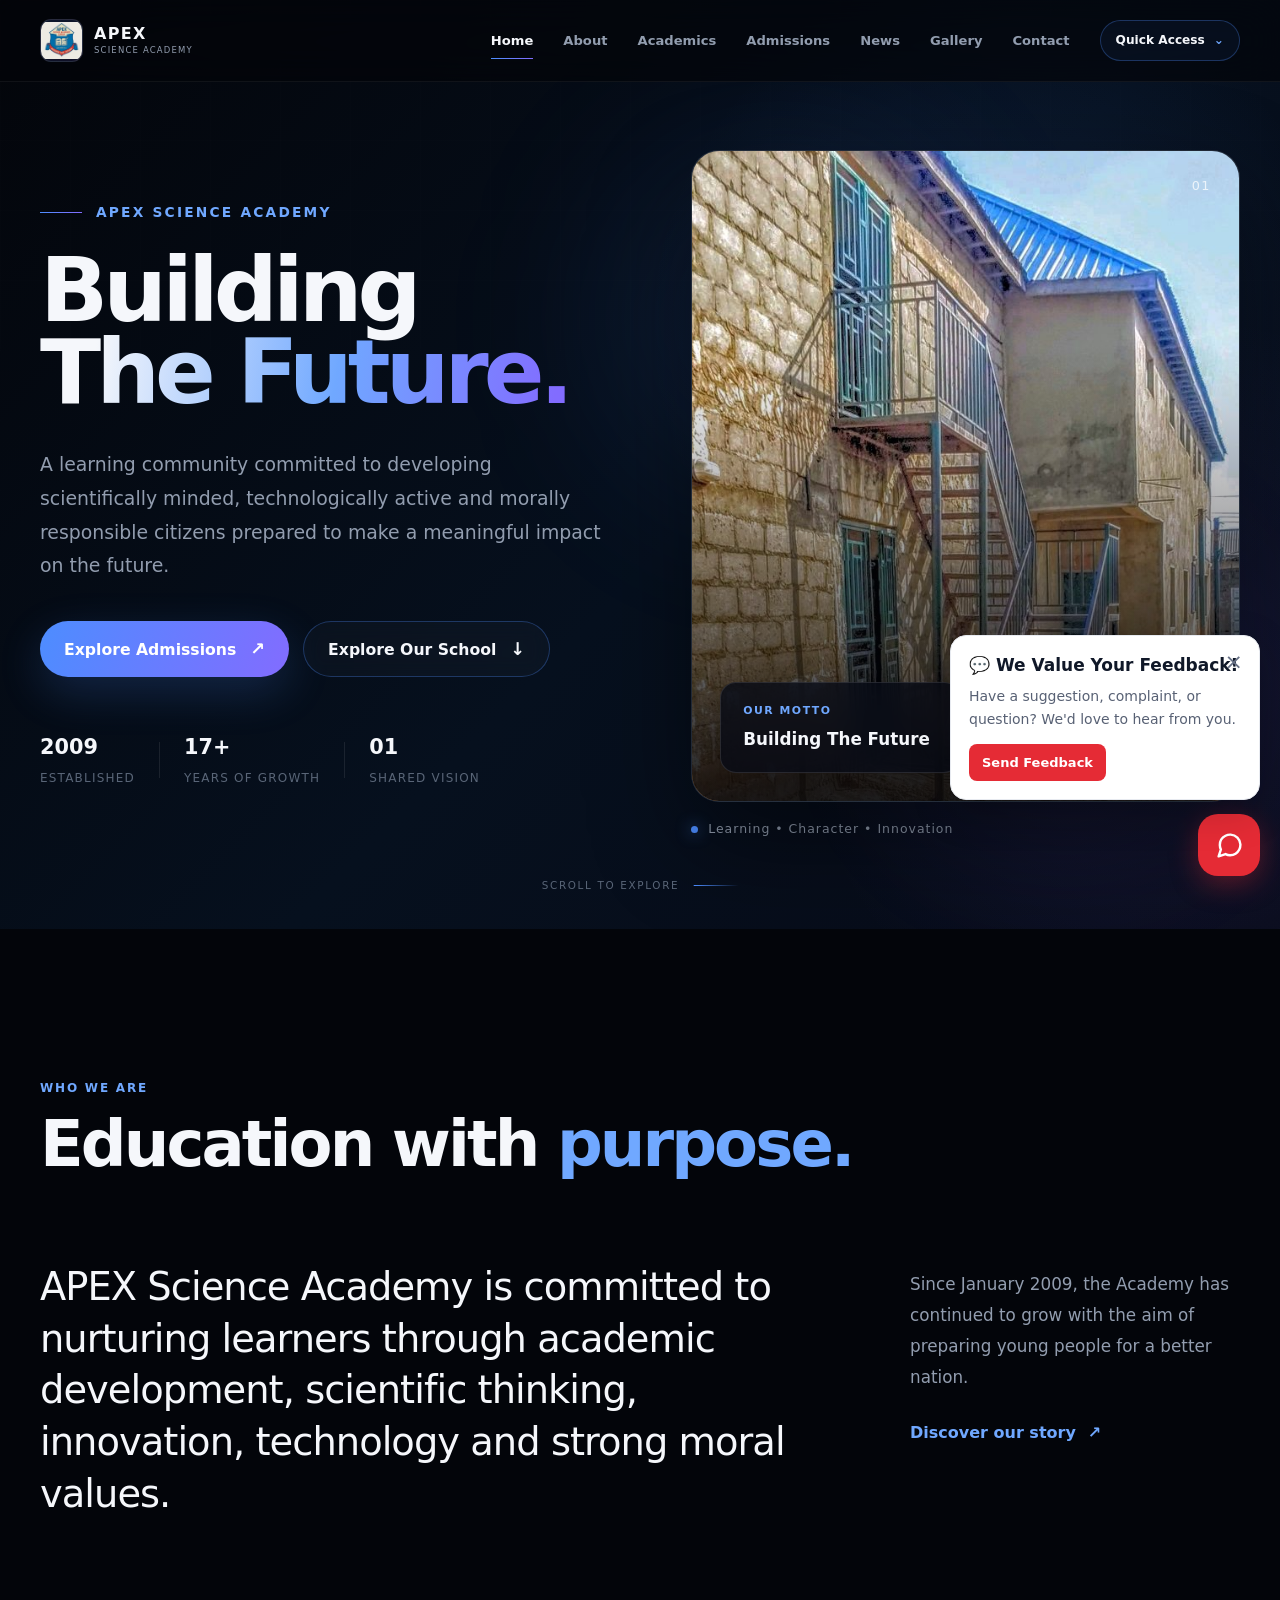
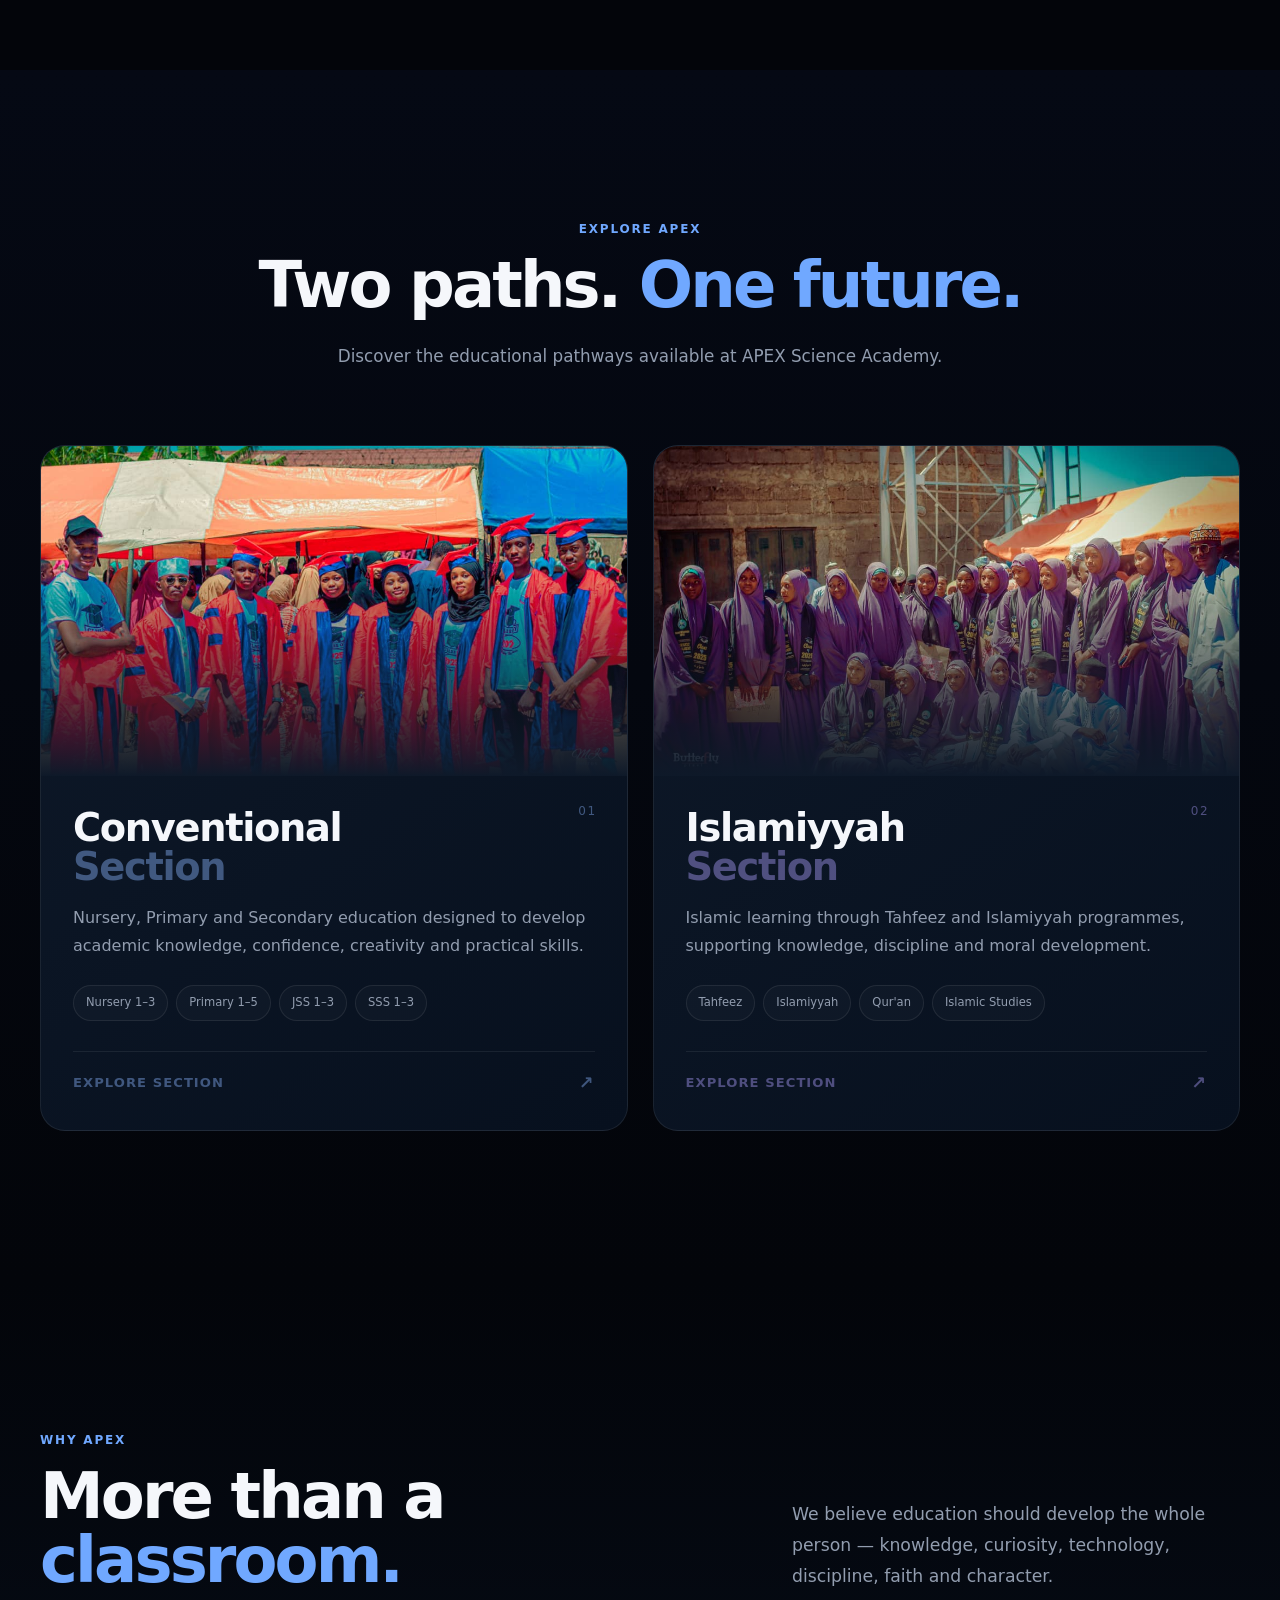
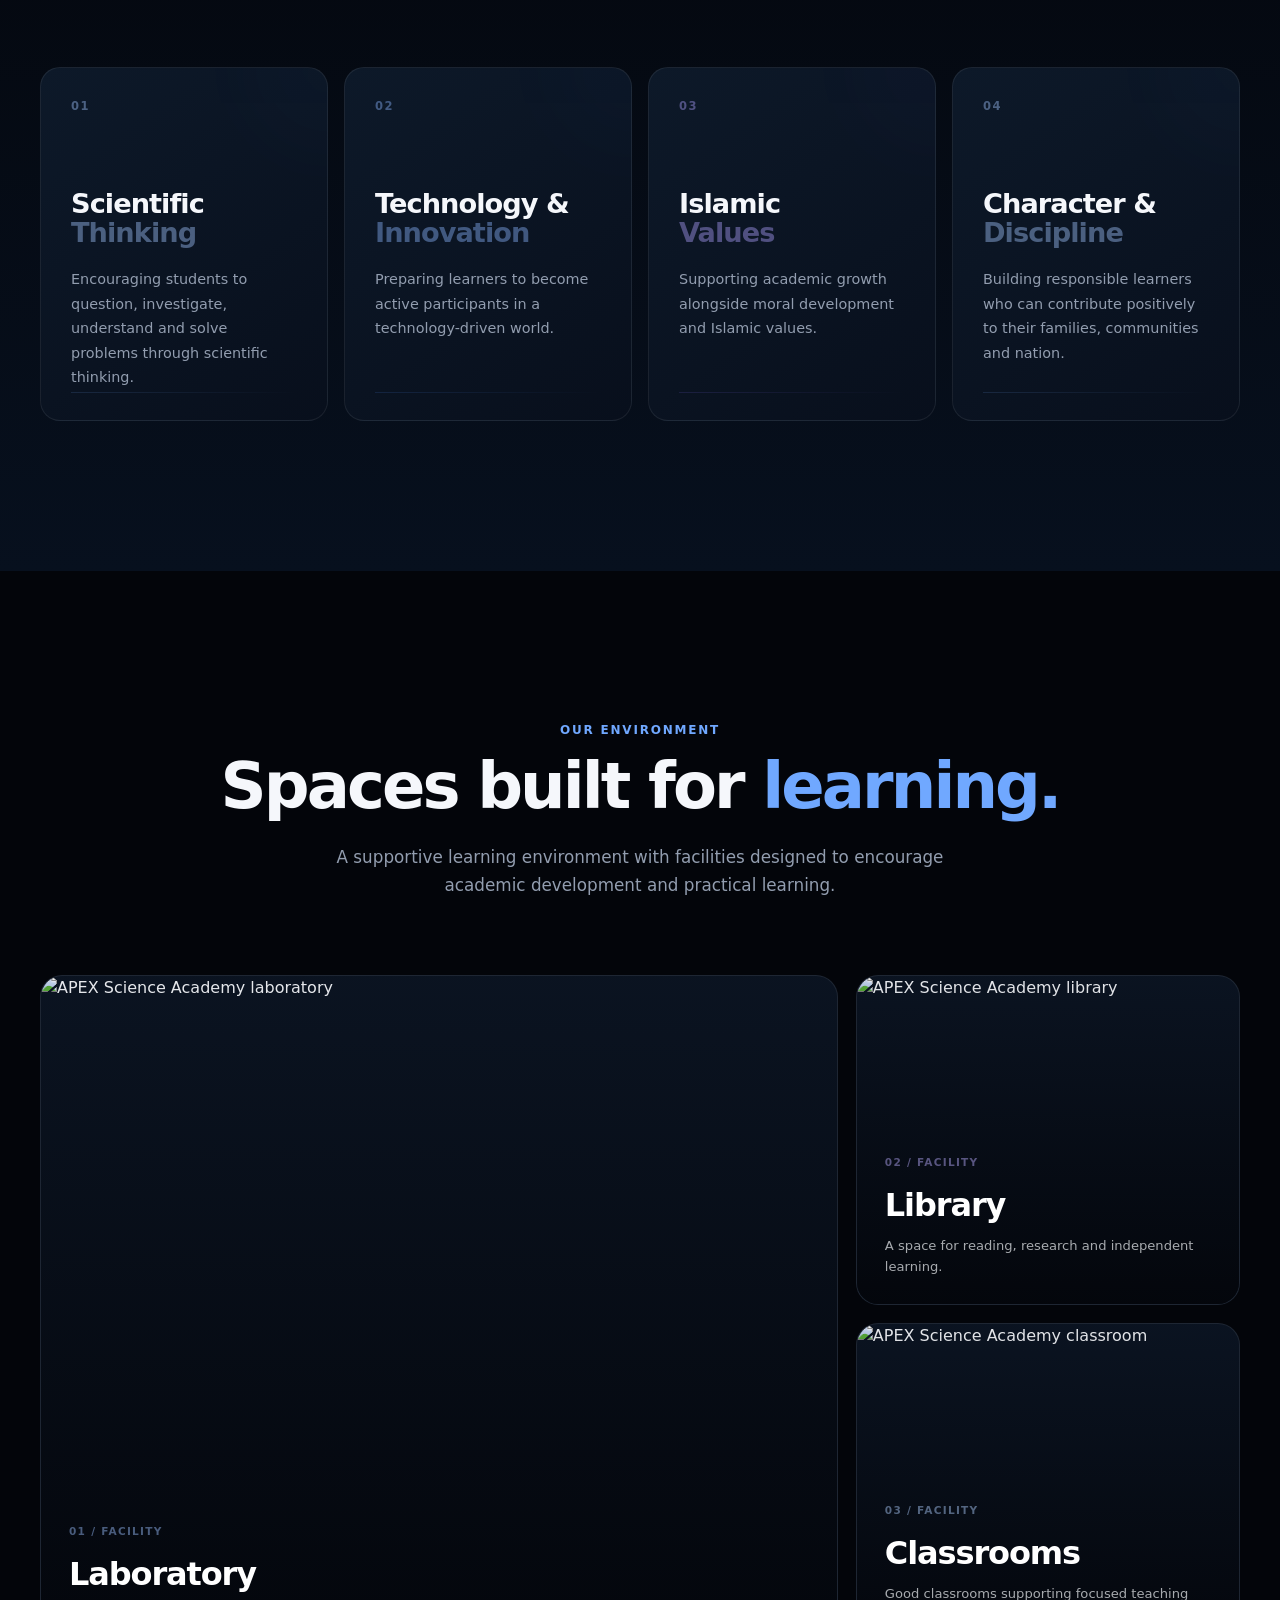
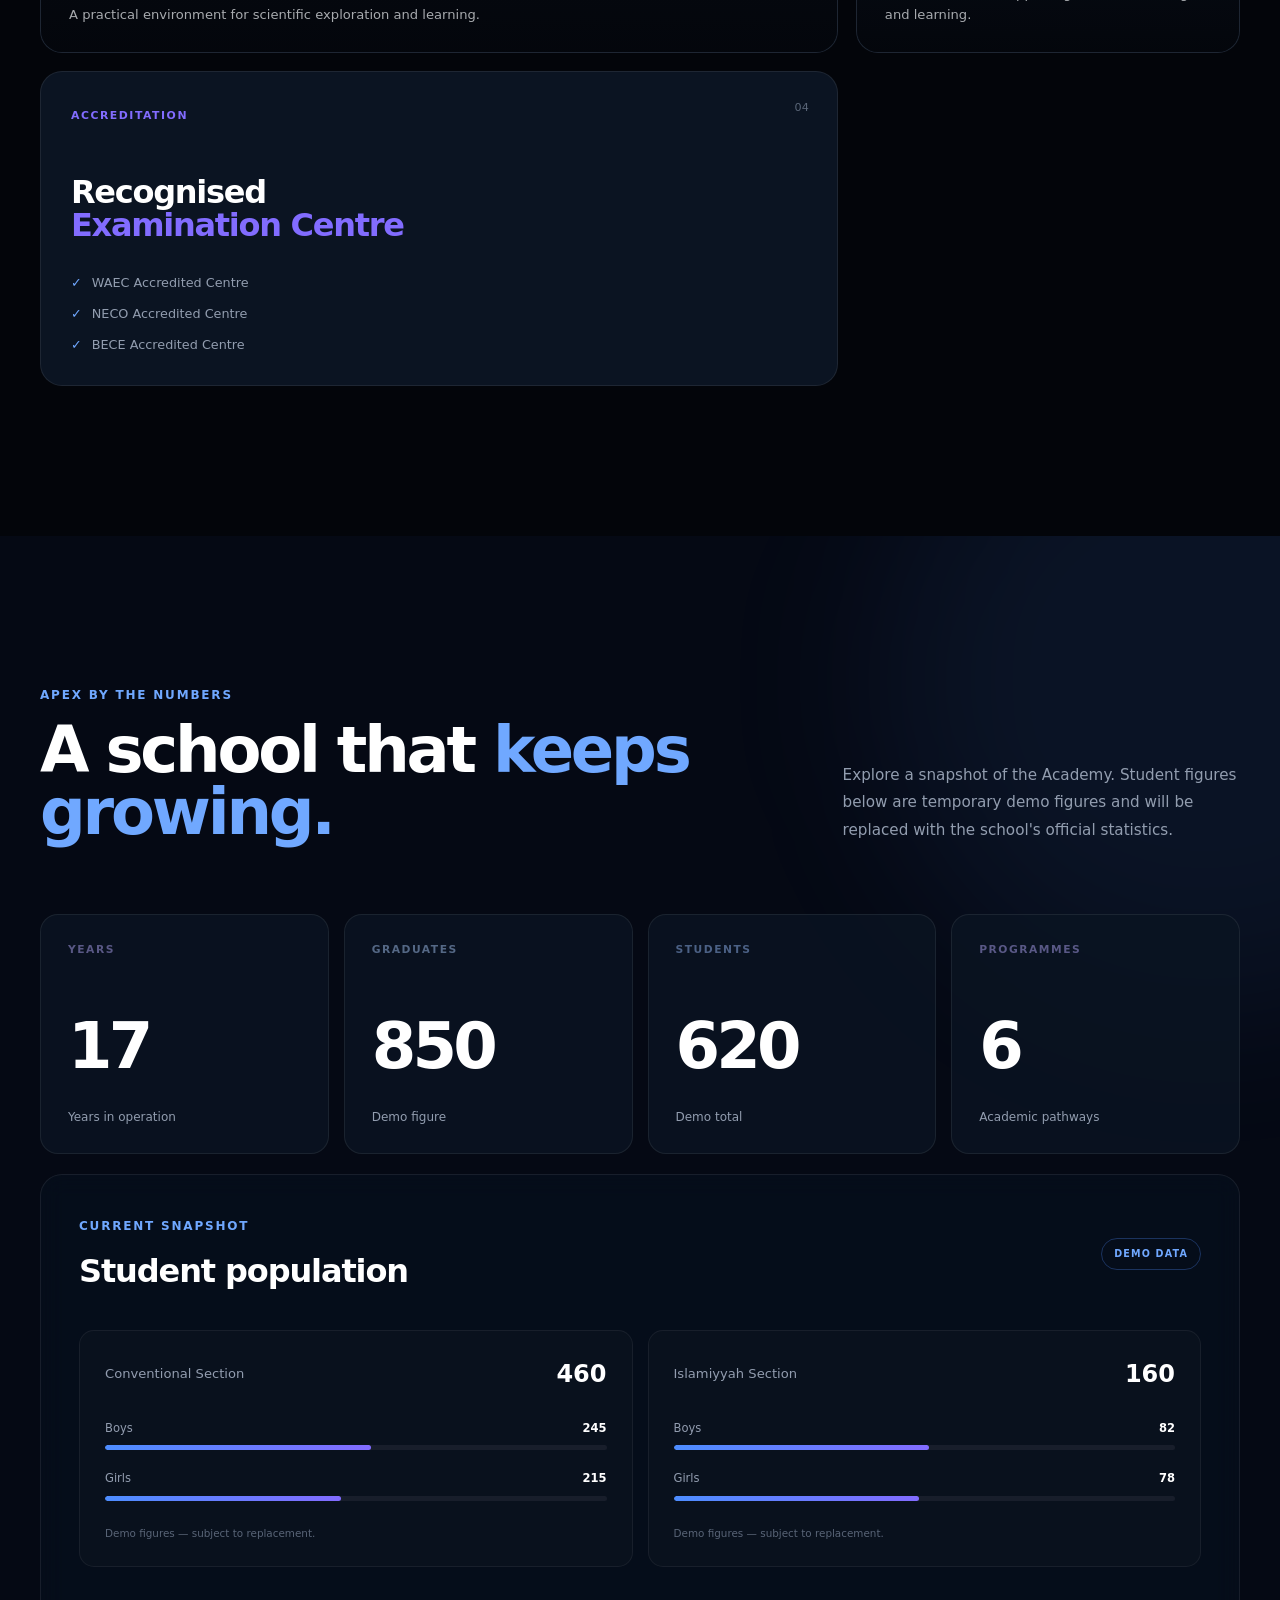
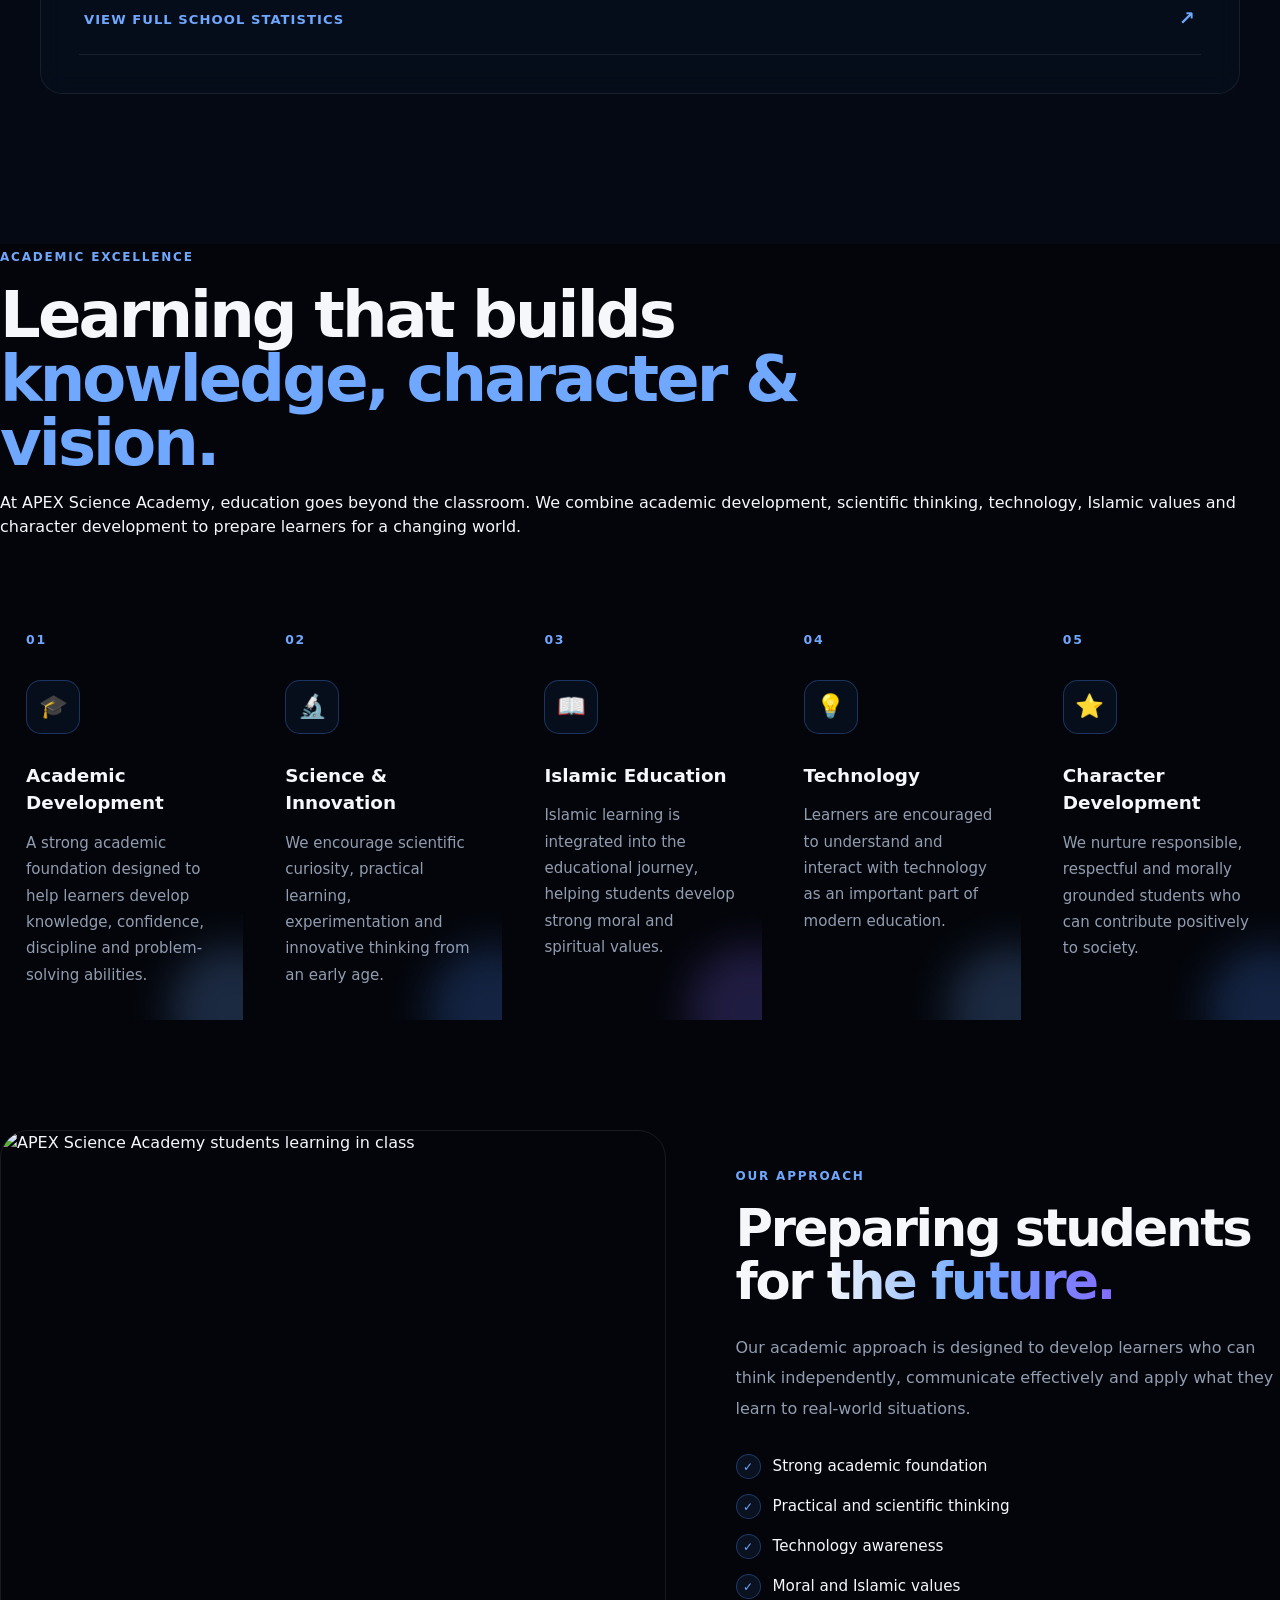
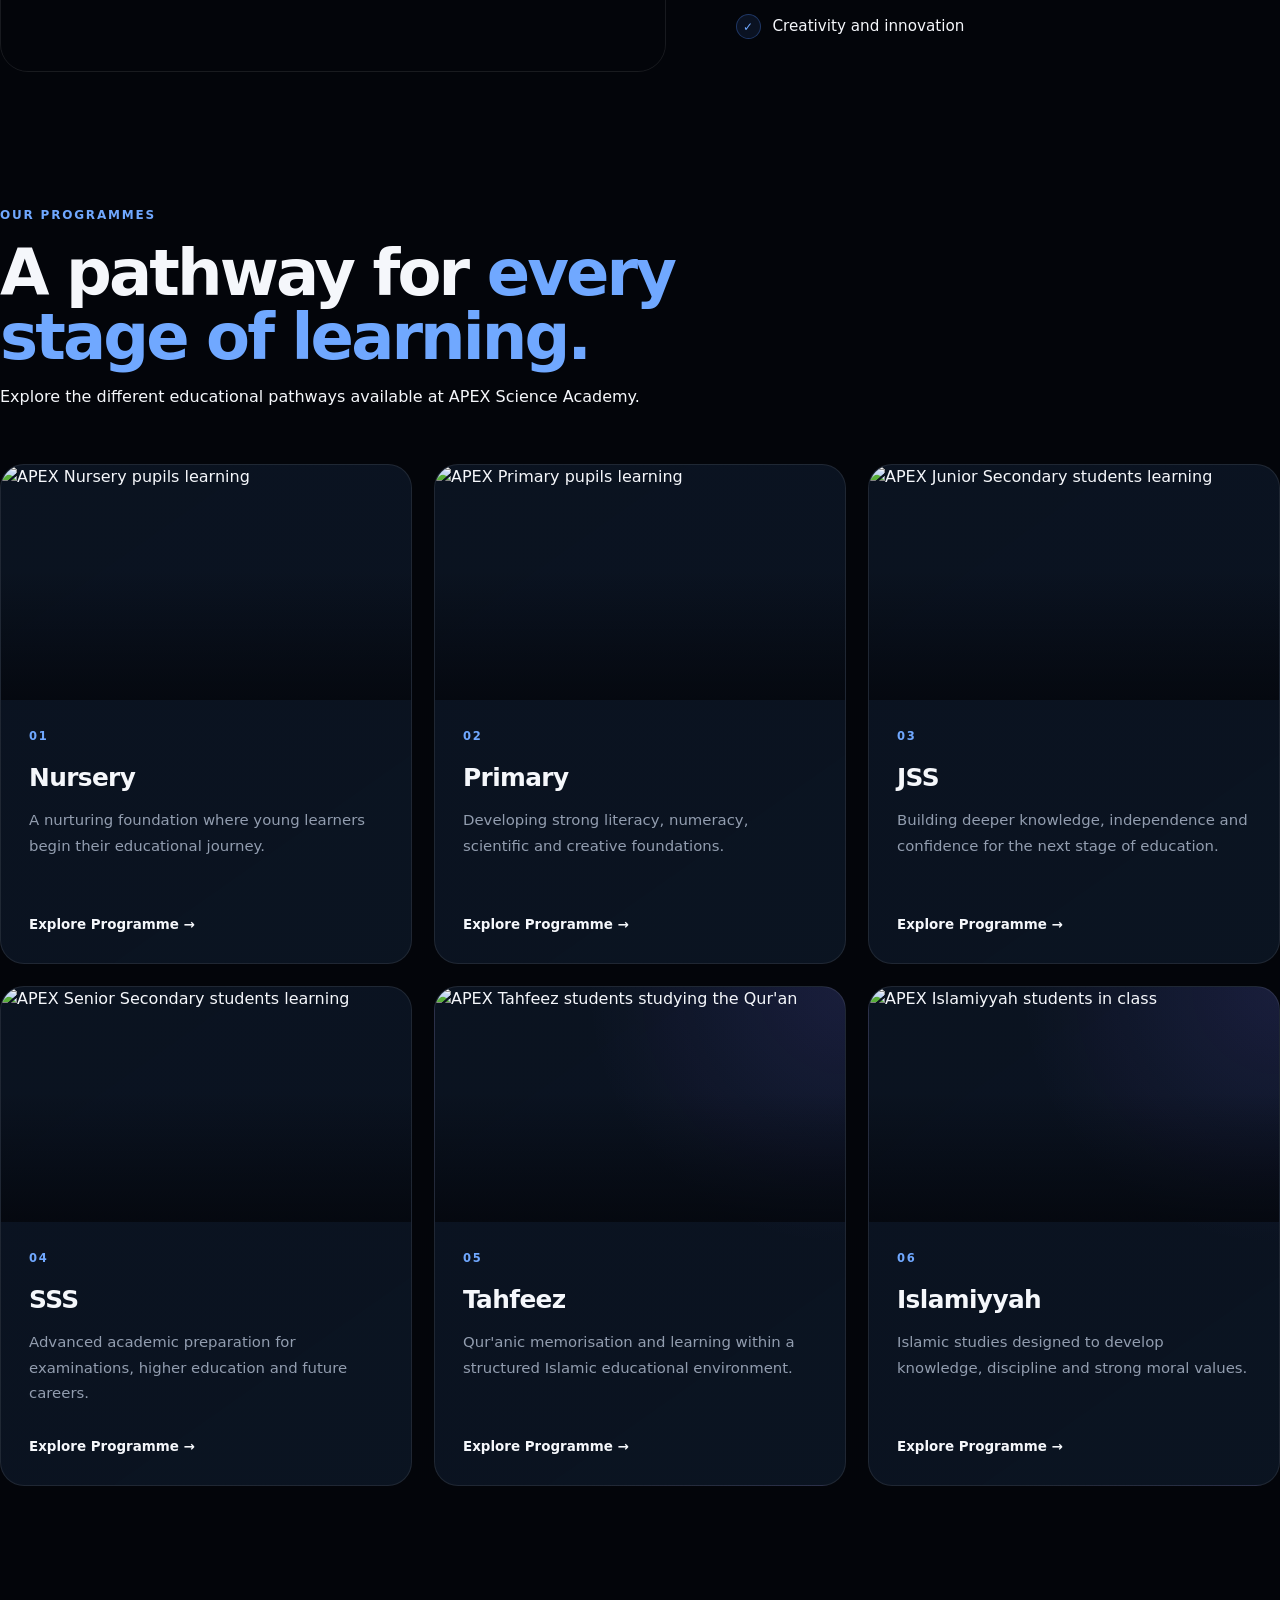
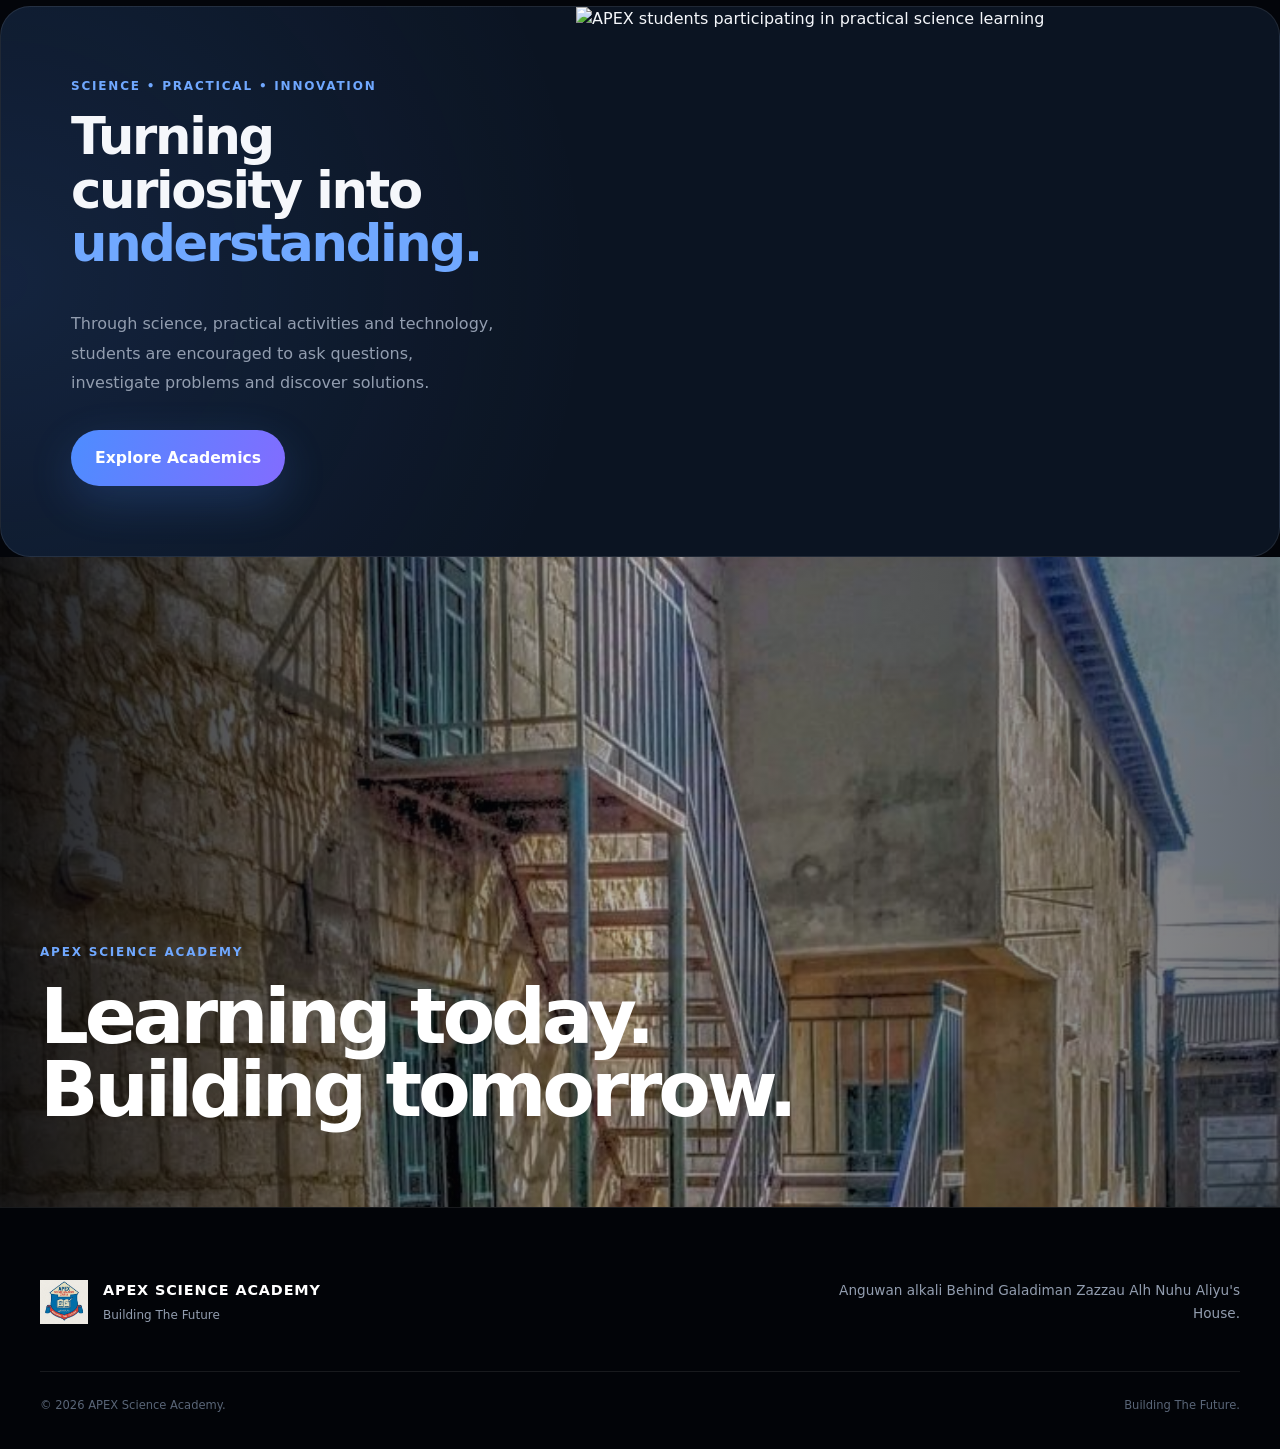
==== commit ff18d1b5: "Update index.html" ====
--- a/index.html
+++ b/index.html
@@ -3,7 +3,6 @@
 <html lang="en">
 <head>
 
-```
 <meta charset="UTF-8">
 
 <meta
@@ -26,7 +25,7 @@
 <link rel="stylesheet" href="css/style.css">
 <link rel="stylesheet" href="css/responsive.css">
 <link rel="stylesheet" href="css/animations.css">
-```
+<link rel="stylesheet" href="css/feedback.css">
 
 </head>
 
@@ -38,11 +37,9 @@
 
 <div class="page-loader" id="pageLoader">
 
-```
 <div class="loader-ring"></div>
 
 <span>APEX</span>
-```
 
 </div>
 
@@ -52,7 +49,6 @@
 
 <header class="site-header" id="siteHeader">
 
-```
 <div class="header-inner">
 
 
@@ -219,7 +215,6 @@
     <a href="#">Library</a>
 
 </div>
-```
 
 </header>
 
@@ -231,7 +226,6 @@
 
 <section class="hero-section">
 
-```
 <div class="hero-grid"></div>
 
 <div class="hero-glow hero-glow-blue"></div>
@@ -409,7 +403,6 @@
     <div class="scroll-line"></div>
 
 </a>
-```
 
 </section>
 
@@ -422,7 +415,6 @@
     id="introduction"
 >
 
-```
 <div class="section-container">
 
 
@@ -478,7 +470,6 @@
     </div>
 
 </div>
-```
 
 </section>
 
@@ -491,7 +482,6 @@
     id="pathways"
 >
 
-```
 <div class="section-container">
 
 
@@ -669,7 +659,6 @@
     </div>
 
 </div>
-```
 
 </section>
 
@@ -679,7 +668,6 @@
 
 <section class="why-section">
 
-```
 <div class="section-container">
 
 
@@ -827,7 +815,6 @@
     </div>
 
 </div>
-```
 
 </section>
 
@@ -837,7 +824,6 @@
 
 <section class="facilities-section">
 
-```
 <div class="section-container">
 
 
@@ -1067,7 +1053,6 @@
     </div>
 
 </div>
-```
 
 </section>
 
@@ -1077,7 +1062,6 @@
 
 <section class="statistics-section">
 
-```
 <div class="statistics-bg"></div>
 
 
@@ -1393,7 +1377,6 @@
     </div>
 
 </div>
-```
 
 </section>
 
@@ -1406,7 +1389,6 @@
     id="academic-excellence"
 >
 
-```
 <!-- =====================================================
      INTRODUCTION
 ===================================================== -->
@@ -2137,7 +2119,6 @@
     </div>
 
 </div>
-```
 
 </section>
 
@@ -2147,7 +2128,6 @@
 
 <section class="image-moment reveal">
 
-```
 <!--
     LARGE SCHOOL IMAGE
 
@@ -2184,7 +2164,6 @@
     </h2>
 
 </div>
-```
 
 </section>
 
@@ -2196,7 +2175,6 @@
 
 <footer class="site-footer">
 
-```
 <div class="section-container">
 
 
@@ -2256,7 +2234,6 @@
     </div>
 
 </div>
-```
 
 </footer>
 
@@ -2270,9 +2247,7 @@
 
 >
 
-```
 ↑
-```
 
 </button>
 
@@ -2281,6 +2256,7 @@
 <script src="js/animations.js"></script>
 
 <script src="js/components.js"></script>
+<script src="js/feedback.js"></script>
 
 </body>
 </html>
--- a/css/feedback.css
+++ b/css/feedback.css
@@ -0,0 +1,326 @@
+/* =========================================
+   APEX SCIENCE ACADEMY
+   FEEDBACK & COMPLAINTS WIDGET
+========================================= */
+
+.feedback-widget {
+    position: fixed;
+    right: 20px;
+    bottom: 24px;
+    z-index: 9999;
+    font-family: inherit;
+}
+
+/* Floating red button */
+
+.feedback-toggle {
+    width: 62px;
+    height: 62px;
+    border: none;
+    border-radius: 20px;
+    background: #e52b35;
+    color: #ffffff;
+    display: flex;
+    align-items: center;
+    justify-content: center;
+    cursor: pointer;
+    box-shadow: 0 8px 28px rgba(229, 43, 53, 0.35);
+    transition:
+        transform 0.25s ease,
+        box-shadow 0.25s ease,
+        background 0.25s ease;
+}
+
+.feedback-toggle:hover {
+    background: #c91f2a;
+    transform: translateY(-4px);
+    box-shadow: 0 12px 32px rgba(229, 43, 53, 0.45);
+}
+
+.feedback-toggle svg {
+    width: 29px;
+    height: 29px;
+    fill: none;
+    stroke: currentColor;
+    stroke-width: 2;
+    stroke-linecap: round;
+    stroke-linejoin: round;
+}
+
+/* Attention message */
+
+.feedback-notice {
+    position: absolute;
+    right: 0;
+    bottom: 76px;
+    width: min(310px, calc(100vw - 40px));
+    padding: 18px;
+    background: #ffffff;
+    color: #172033;
+    border: 1px solid #e7eaf0;
+    border-radius: 16px;
+    box-shadow: 0 12px 40px rgba(0, 0, 0, 0.18);
+    opacity: 0;
+    visibility: hidden;
+    transform: translateY(12px);
+    transition:
+        opacity 0.3s ease,
+        transform 0.3s ease,
+        visibility 0.3s ease;
+}
+
+.feedback-notice.is-visible {
+    opacity: 1;
+    visibility: visible;
+    transform: translateY(0);
+}
+
+.feedback-notice h3 {
+    margin: 0 0 8px;
+    font-size: 17px;
+    line-height: 1.4;
+    color: #101828;
+}
+
+.feedback-notice p {
+    margin: 0;
+    font-size: 14px;
+    line-height: 1.65;
+    color: #586174;
+}
+
+.feedback-notice-close {
+    position: absolute;
+    top: 8px;
+    right: 10px;
+    border: none;
+    background: transparent;
+    color: #667085;
+    font-size: 22px;
+    cursor: pointer;
+}
+
+.feedback-notice-action {
+    display: inline-block;
+    margin-top: 12px;
+    padding: 9px 13px;
+    border-radius: 8px;
+    background: #e52b35;
+    color: #ffffff;
+    text-decoration: none;
+    font-size: 13px;
+    font-weight: 700;
+}
+
+/* Feedback panel */
+
+.feedback-panel {
+    position: absolute;
+    right: 0;
+    bottom: 76px;
+    width: min(360px, calc(100vw - 32px));
+    max-height: min(650px, calc(100dvh - 125px));
+    overflow-y: auto;
+    padding: 23px;
+    background: #ffffff;
+    color: #172033;
+    border: 1px solid #e6e9ef;
+    border-radius: 20px;
+    box-shadow: 0 18px 60px rgba(0, 0, 0, 0.23);
+    opacity: 0;
+    visibility: hidden;
+    pointer-events: none;
+    transform: translateY(12px) scale(0.98);
+    transform-origin: bottom right;
+    transition:
+        opacity 0.25s ease,
+        transform 0.25s ease,
+        visibility 0.25s ease;
+}
+
+.feedback-panel.is-open {
+    opacity: 1;
+    visibility: visible;
+    pointer-events: auto;
+    transform: translateY(0) scale(1);
+}
+
+.feedback-panel-header {
+    display: flex;
+    align-items: flex-start;
+    justify-content: space-between;
+    gap: 12px;
+    margin-bottom: 18px;
+}
+
+.feedback-panel-header h2 {
+    margin: 0 0 5px;
+    color: #101828;
+    font-size: 21px;
+    line-height: 1.35;
+}
+
+.feedback-panel-header p {
+    margin: 0;
+    color: #667085;
+    font-size: 13px;
+    line-height: 1.6;
+}
+
+.feedback-panel-close {
+    flex-shrink: 0;
+    width: 34px;
+    height: 34px;
+    border: none;
+    border-radius: 9px;
+    background: #f0f2f5;
+    color: #344054;
+    font-size: 23px;
+    cursor: pointer;
+}
+
+/* Form controls */
+
+.feedback-field {
+    margin-bottom: 15px;
+}
+
+.feedback-field label {
+    display: block;
+    margin-bottom: 7px;
+    color: #344054;
+    font-size: 13px;
+    font-weight: 700;
+}
+
+.feedback-field input,
+.feedback-field select,
+.feedback-field textarea {
+    display: block;
+    width: 100%;
+    min-height: 44px;
+    padding: 11px 12px;
+    border: 1px solid #d0d5dd;
+    border-radius: 9px;
+    background: #ffffff;
+    color: #101828;
+    font: inherit;
+    font-size: 14px;
+    box-sizing: border-box;
+}
+
+.feedback-field textarea {
+    min-height: 105px;
+    resize: vertical;
+    line-height: 1.6;
+}
+
+.feedback-field input:focus,
+.feedback-field select:focus,
+.feedback-field textarea:focus {
+    outline: 3px solid rgba(229, 43, 53, 0.15);
+    border-color: #e52b35;
+}
+
+.feedback-field input::placeholder,
+.feedback-field textarea::placeholder {
+    color: #98a2b3;
+}
+
+.feedback-send-title {
+    margin: 18px 0 10px;
+    color: #344054;
+    font-size: 13px;
+    font-weight: 700;
+}
+
+.feedback-send-options {
+    display: grid;
+    grid-template-columns: 1fr 1fr;
+    gap: 10px;
+}
+
+.feedback-send-button {
+    min-height: 45px;
+    padding: 11px 10px;
+    border: none;
+    border-radius: 10px;
+    color: #ffffff;
+    font-size: 13px;
+    font-weight: 700;
+    text-align: center;
+    text-decoration: none;
+    cursor: pointer;
+    transition: transform 0.2s ease, opacity 0.2s ease;
+}
+
+.feedback-send-button:hover {
+    transform: translateY(-2px);
+    opacity: 0.92;
+}
+
+.feedback-send-button:focus-visible,
+.feedback-toggle:focus-visible,
+.feedback-panel-close:focus-visible,
+.feedback-notice-close:focus-visible {
+    outline: 3px solid #4d8dff;
+    outline-offset: 3px;
+}
+
+.feedback-whatsapp {
+    background: #168b55;
+}
+
+.feedback-email {
+    background: #e52b35;
+}
+
+.feedback-status {
+    margin: 12px 0 0;
+    color: #475467;
+    font-size: 12px;
+    line-height: 1.6;
+}
+
+.feedback-privacy {
+    margin: 14px 0 0;
+    color: #667085;
+    font-size: 11px;
+    line-height: 1.6;
+}
+
+/* Mobile layout */
+
+@media (max-width: 480px) {
+    .feedback-widget {
+        right: 14px;
+        bottom: 16px;
+    }
+
+    .feedback-toggle {
+        width: 56px;
+        height: 56px;
+        border-radius: 17px;
+    }
+
+    .feedback-notice,
+    .feedback-panel {
+        right: 0;
+        bottom: 68px;
+    }
+
+    .feedback-panel {
+        padding: 19px;
+    }
+}
+
+/* Accessibility: respect reduced motion */
+
+@media (prefers-reduced-motion: reduce) {
+    .feedback-toggle,
+    .feedback-notice,
+    .feedback-panel,
+    .feedback-send-button {
+        transition: none;
+    }
+}
